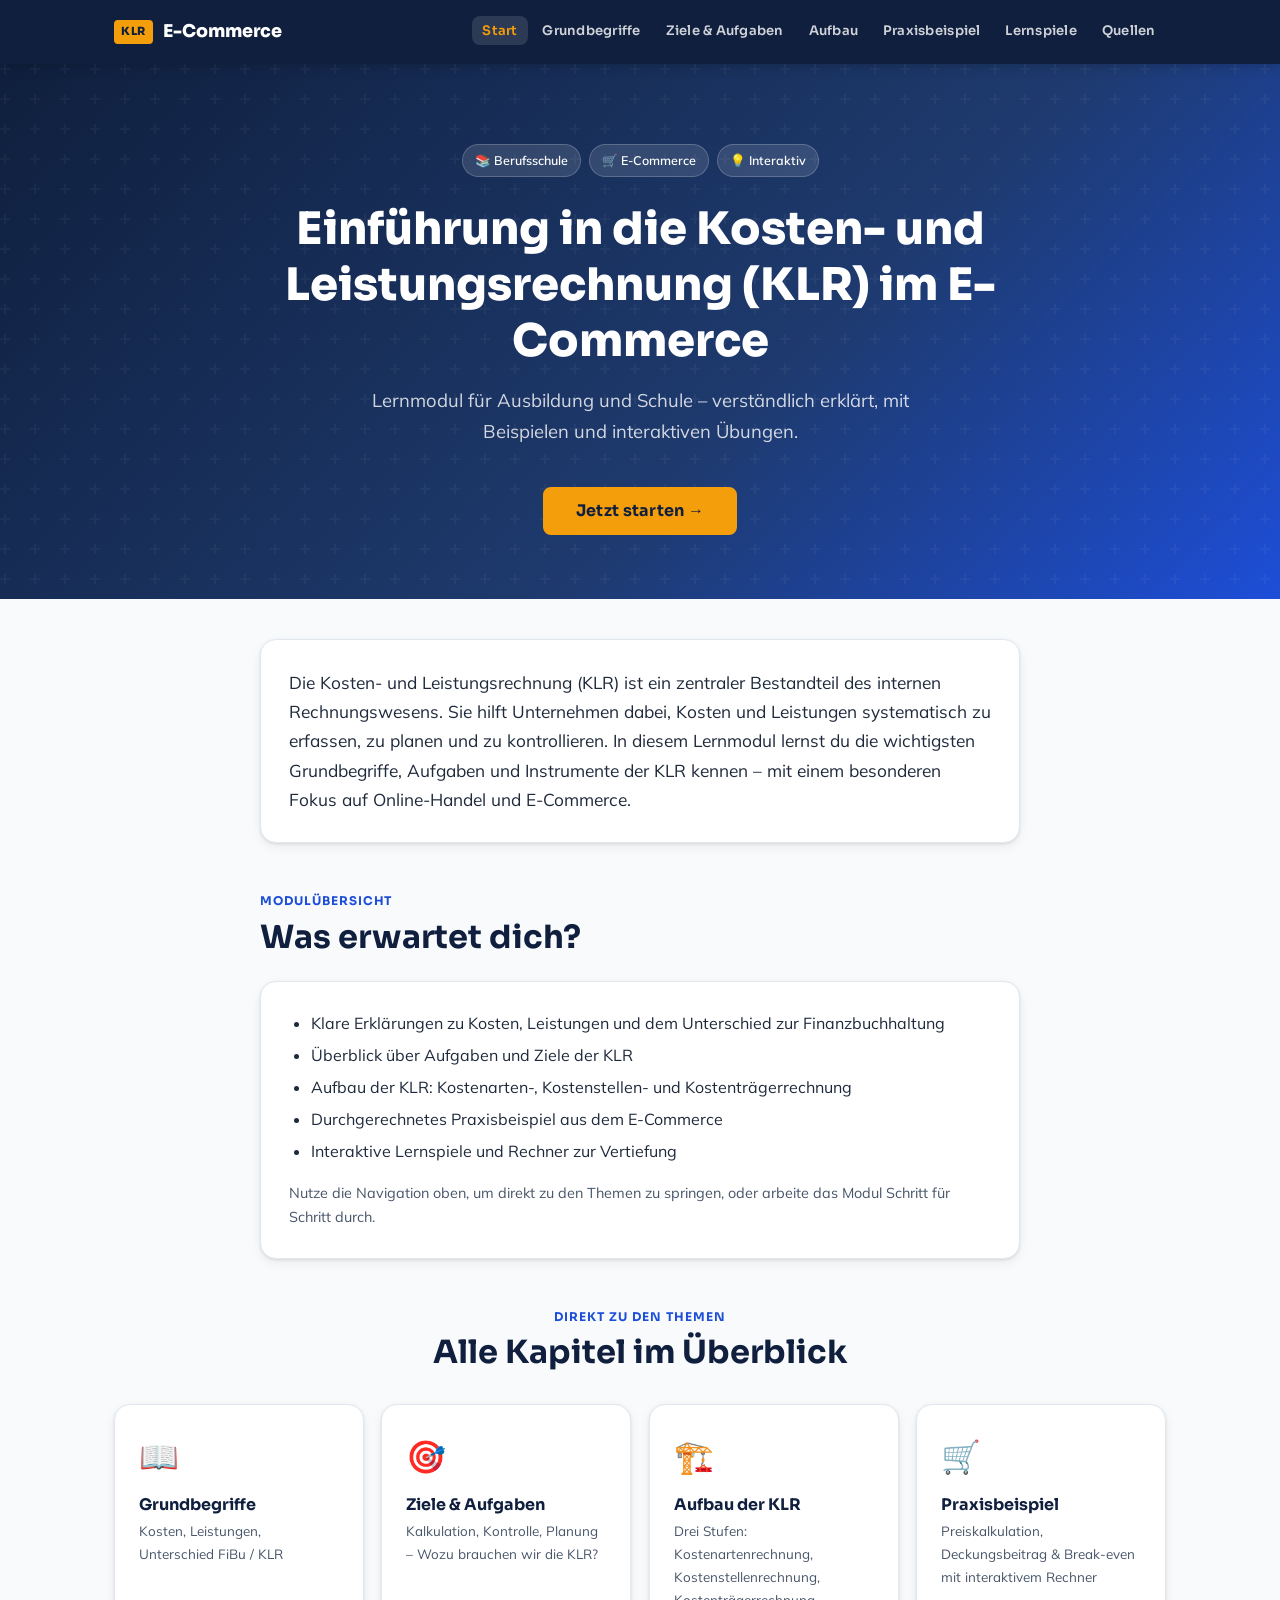
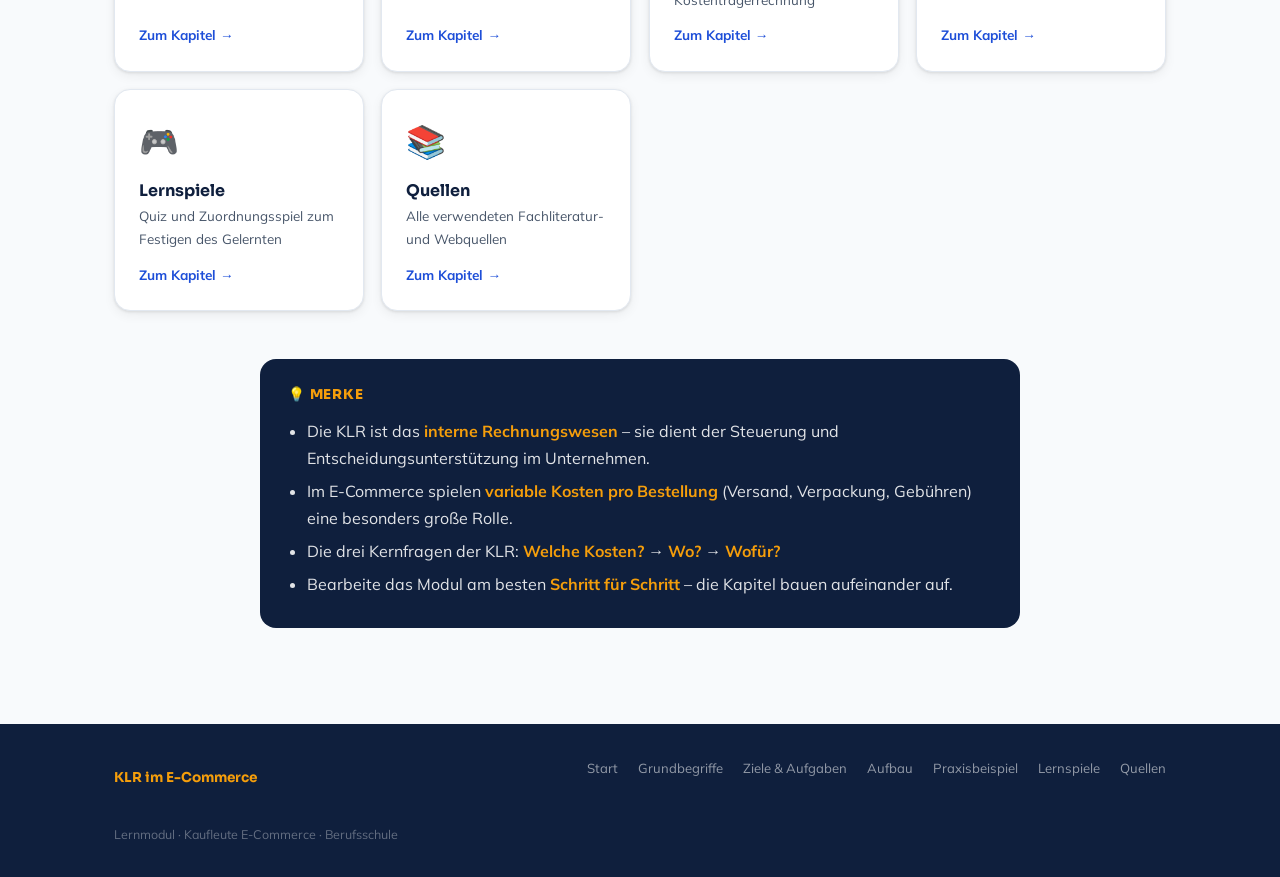
==== index.html @ 9a795ee5 "Add files via upload" ====
<!DOCTYPE html>
<html lang="de">
<head>
  <meta charset="UTF-8">
  <meta name="viewport" content="width=device-width, initial-scale=1.0">
  <title>KLR im E-Commerce – Lernmodul</title>
  <meta name="description" content="Einführung in die Kosten- und Leistungsrechnung (KLR) im E-Commerce – für Berufsschülerinnen und -schüler.">
  <link rel="stylesheet" href="style.css">
</head>
<body>

  <!-- ===== HEADER / NAVIGATION ===== -->
  <header class="site-header">
    <div class="header-inner">
      <a class="site-logo" href="index.html">
        <span class="logo-badge">KLR</span>
        E-Commerce
      </a>
      <button class="nav-toggle" aria-label="Navigation öffnen" aria-expanded="false">
        <span></span><span></span><span></span>
      </button>
      <nav class="site-nav" aria-label="Hauptnavigation">
        <ul>
          <li><a href="index.html">Start</a></li>
          <li><a href="grundlagen.html">Grundbegriffe</a></li>
          <li><a href="ziele_aufgaben.html">Ziele &amp; Aufgaben</a></li>
          <li><a href="aufbau.html">Aufbau</a></li>
          <li><a href="praxis_beispiel.html">Praxisbeispiel</a></li>
          <li><a href="lernspiele.html">Lernspiele</a></li>
          <li><a href="quellen.html">Quellen</a></li>
        </ul>
      </nav>
    </div>
  </header>

  <!-- ===== HERO ===== -->
  <section class="home-hero">
    <div class="container">
      <div class="hero-badges">
        <span class="badge">📚 Berufsschule</span>
        <span class="badge">🛒 E-Commerce</span>
        <span class="badge">💡 Interaktiv</span>
      </div>
      <h1>Einführung in die Kosten- und Leistungsrechnung (KLR) im E-Commerce</h1>
      <p class="subtitle">Lernmodul für Ausbildung und Schule – verständlich erklärt, mit Beispielen und interaktiven Übungen.</p>
      <a class="btn btn-amber btn-lg" href="grundlagen.html">Jetzt starten →</a>
    </div>
  </section>

  <!-- ===== HAUPTINHALT ===== -->
  <main>
    <div class="container">

      <!-- Einführungsabschnitt -->
      <section class="section" style="max-width:760px; margin-left:auto; margin-right:auto;">
        <div class="card">
          <p style="font-size:1.08rem;">
            Die Kosten- und Leistungsrechnung (KLR) ist ein zentraler Bestandteil des internen Rechnungswesens.
            Sie hilft Unternehmen dabei, Kosten und Leistungen systematisch zu erfassen, zu planen und zu kontrollieren.
            In diesem Lernmodul lernst du die wichtigsten Grundbegriffe, Aufgaben und Instrumente der KLR kennen –
            mit einem besonderen Fokus auf Online-Handel und E-Commerce.
          </p>
        </div>
      </section>

      <!-- Was erwartet dich? -->
      <section class="section" style="max-width:760px; margin-left:auto; margin-right:auto;">
        <div class="section-title-wrap">
          <div class="section-label">Modulübersicht</div>
          <h2>Was erwartet dich?</h2>
        </div>
        <div class="card">
          <ul>
            <li>Klare Erklärungen zu Kosten, Leistungen und dem Unterschied zur Finanzbuchhaltung</li>
            <li>Überblick über Aufgaben und Ziele der KLR</li>
            <li>Aufbau der KLR: Kostenarten-, Kostenstellen- und Kostenträgerrechnung</li>
            <li>Durchgerechnetes Praxisbeispiel aus dem E-Commerce</li>
            <li>Interaktive Lernspiele und Rechner zur Vertiefung</li>
          </ul>
          <p style="margin-top:1rem; color:var(--text-light); font-size:.9rem;">
            Nutze die Navigation oben, um direkt zu den Themen zu springen, oder arbeite das Modul Schritt für Schritt durch.
          </p>
        </div>
      </section>

      <!-- Navigations-Karten -->
      <section class="section">
        <div class="section-title-wrap" style="text-align:center;">
          <div class="section-label">Direkt zu den Themen</div>
          <h2>Alle Kapitel im Überblick</h2>
        </div>
        <div class="nav-cards">
          <a class="nav-card" href="grundlagen.html">
            <span class="nav-card-icon">📖</span>
            <h3>Grundbegriffe</h3>
            <p>Kosten, Leistungen, Unterschied FiBu / KLR</p>
            <div class="nav-card-arrow">Zum Kapitel →</div>
          </a>
          <a class="nav-card" href="ziele_aufgaben.html">
            <span class="nav-card-icon">🎯</span>
            <h3>Ziele &amp; Aufgaben</h3>
            <p>Kalkulation, Kontrolle, Planung – Wozu brauchen wir die KLR?</p>
            <div class="nav-card-arrow">Zum Kapitel →</div>
          </a>
          <a class="nav-card" href="aufbau.html">
            <span class="nav-card-icon">🏗️</span>
            <h3>Aufbau der KLR</h3>
            <p>Drei Stufen: Kostenartenrechnung, Kostenstellenrechnung, Kostenträgerrechnung</p>
            <div class="nav-card-arrow">Zum Kapitel →</div>
          </a>
          <a class="nav-card" href="praxis_beispiel.html">
            <span class="nav-card-icon">🛒</span>
            <h3>Praxisbeispiel</h3>
            <p>Preiskalkulation, Deckungsbeitrag &amp; Break-even mit interaktivem Rechner</p>
            <div class="nav-card-arrow">Zum Kapitel →</div>
          </a>
          <a class="nav-card" href="lernspiele.html">
            <span class="nav-card-icon">🎮</span>
            <h3>Lernspiele</h3>
            <p>Quiz und Zuordnungsspiel zum Festigen des Gelernten</p>
            <div class="nav-card-arrow">Zum Kapitel →</div>
          </a>
          <a class="nav-card" href="quellen.html">
            <span class="nav-card-icon">📚</span>
            <h3>Quellen</h3>
            <p>Alle verwendeten Fachliteratur- und Webquellen</p>
            <div class="nav-card-arrow">Zum Kapitel →</div>
          </a>
        </div>
      </section>

      <!-- Merke-Box -->
      <div style="max-width:760px; margin:0 auto;">
        <div class="merke-box">
          <ul>
            <li>Die KLR ist das <strong>interne Rechnungswesen</strong> – sie dient der Steuerung und Entscheidungsunterstützung im Unternehmen.</li>
            <li>Im E-Commerce spielen <strong>variable Kosten pro Bestellung</strong> (Versand, Verpackung, Gebühren) eine besonders große Rolle.</li>
            <li>Die drei Kernfragen der KLR: <strong>Welche Kosten?</strong> → <strong>Wo?</strong> → <strong>Wofür?</strong></li>
            <li>Bearbeite das Modul am besten <strong>Schritt für Schritt</strong> – die Kapitel bauen aufeinander auf.</li>
          </ul>
        </div>
      </div>

    </div>
  </main>

  <!-- ===== FOOTER ===== -->
  <footer class="site-footer">
    <div class="footer-inner">
      <span class="footer-brand">KLR im E-Commerce</span>
      <ul class="footer-nav">
        <li><a href="index.html">Start</a></li>
        <li><a href="grundlagen.html">Grundbegriffe</a></li>
        <li><a href="ziele_aufgaben.html">Ziele &amp; Aufgaben</a></li>
        <li><a href="aufbau.html">Aufbau</a></li>
        <li><a href="praxis_beispiel.html">Praxisbeispiel</a></li>
        <li><a href="lernspiele.html">Lernspiele</a></li>
        <li><a href="quellen.html">Quellen</a></li>
      </ul>
      <span class="footer-copy">Lernmodul · Kaufleute E-Commerce · Berufsschule</span>
    </div>
  </footer>

  <script src="script.js"></script>
</body>
</html>
---- style.css ----
/* ============================================================
   KLR-Lernwebsite – Gemeinsames Stylesheet
   Design: Clean Editorial, Blau/Amber-Akzente
   ============================================================ */

/* ---- Google Fonts Import ---- */
@import url('https://fonts.googleapis.com/css2?family=Sora:wght@300;400;600;700;800&family=Mulish:ital,wght@0,300;0,400;0,600;0,700;1,400&display=swap');

/* ---- CSS-Variablen ---- */
:root {
  --navy:       #0f1f3d;
  --blue:       #1d4ed8;
  --blue-light: #3b82f6;
  --blue-xlight:#dbeafe;
  --amber:      #f59e0b;
  --amber-dark: #d97706;
  --amber-light:#fef3c7;
  --white:      #ffffff;
  --gray-50:    #f8fafc;
  --gray-100:   #f1f5f9;
  --gray-200:   #e2e8f0;
  --gray-400:   #94a3b8;
  --gray-600:   #475569;
  --gray-800:   #1e293b;
  --text:       #1e293b;
  --text-light: #475569;
  --success:    #16a34a;
  --error:      #dc2626;
  --radius:     0.5rem;
  --radius-lg:  1rem;
  --shadow:     0 1px 3px rgba(0,0,0,.1), 0 4px 12px rgba(0,0,0,.06);
  --shadow-lg:  0 8px 32px rgba(15,31,61,.12);
  --transition: 0.2s ease;
  --font-head:  'Sora', sans-serif;
  --font-body:  'Mulish', sans-serif;
  --max-width:  1100px;
}

/* ---- Reset & Base ---- */
*, *::before, *::after { box-sizing: border-box; margin: 0; padding: 0; }

html { scroll-behavior: smooth; }

body {
  font-family: var(--font-body);
  font-size: 1rem;
  line-height: 1.7;
  color: var(--text);
  background: var(--gray-50);
  min-height: 100vh;
  display: flex;
  flex-direction: column;
}

img { max-width: 100%; display: block; }
a { color: var(--blue); text-decoration: none; transition: color var(--transition); }
a:hover { color: var(--blue-light); }
a:focus-visible { outline: 3px solid var(--amber); outline-offset: 3px; border-radius: 2px; }

/* ---- Typography ---- */
h1, h2, h3, h4 {
  font-family: var(--font-head);
  font-weight: 700;
  line-height: 1.25;
  color: var(--navy);
}
h1 { font-size: clamp(1.8rem, 4vw, 2.8rem); font-weight: 800; }
h2 { font-size: clamp(1.4rem, 3vw, 2rem); margin-bottom: 0.75rem; }
h3 { font-size: clamp(1.1rem, 2vw, 1.35rem); margin-bottom: 0.5rem; color: var(--blue); }
h4 { font-size: 1rem; font-weight: 600; }

p { margin-bottom: 1rem; }
p:last-child { margin-bottom: 0; }

ul, ol { padding-left: 1.4rem; margin-bottom: 1rem; }
li { margin-bottom: 0.3rem; }

strong { font-weight: 700; }

/* ---- Layout ---- */
.container {
  width: 100%;
  max-width: var(--max-width);
  margin: 0 auto;
  padding: 0 1.5rem;
}

main {
  flex: 1;
  padding: 2.5rem 0 4rem;
}

/* ---- Header / Navigation ---- */
.site-header {
  background: var(--navy);
  position: sticky;
  top: 0;
  z-index: 100;
  box-shadow: 0 2px 12px rgba(0,0,0,.2);
}

.header-inner {
  display: flex;
  align-items: center;
  justify-content: space-between;
  gap: 1rem;
  padding: 0 1.5rem;
  height: 64px;
  max-width: var(--max-width);
  margin: 0 auto;
}

.site-logo {
  display: flex;
  align-items: center;
  gap: 0.6rem;
  color: var(--white);
  font-family: var(--font-head);
  font-weight: 800;
  font-size: 1.1rem;
  text-decoration: none;
  white-space: nowrap;
  flex-shrink: 0;
}
.site-logo:hover { color: var(--amber); }

.logo-badge {
  background: var(--amber);
  color: var(--navy);
  font-size: 0.7rem;
  font-weight: 800;
  padding: 0.15rem 0.45rem;
  border-radius: 4px;
  letter-spacing: .05em;
  text-transform: uppercase;
}

/* Hamburger */
.nav-toggle {
  display: none;
  flex-direction: column;
  gap: 5px;
  background: none;
  border: none;
  cursor: pointer;
  padding: 6px;
  border-radius: 4px;
}
.nav-toggle span {
  display: block;
  width: 24px;
  height: 2px;
  background: var(--white);
  border-radius: 2px;
  transition: transform 0.3s, opacity 0.3s;
}
.nav-toggle[aria-expanded="true"] span:nth-child(1) { transform: rotate(45deg) translate(5px, 5px); }
.nav-toggle[aria-expanded="true"] span:nth-child(2) { opacity: 0; }
.nav-toggle[aria-expanded="true"] span:nth-child(3) { transform: rotate(-45deg) translate(5px, -5px); }

.site-nav ul {
  display: flex;
  gap: 0.25rem;
  list-style: none;
  padding: 0;
  margin: 0;
  align-items: center;
}

.site-nav a {
  color: rgba(255,255,255,.8);
  font-family: var(--font-head);
  font-size: 0.82rem;
  font-weight: 600;
  letter-spacing: .02em;
  padding: 0.4rem 0.65rem;
  border-radius: var(--radius);
  transition: background var(--transition), color var(--transition);
  white-space: nowrap;
}
.site-nav a:hover,
.site-nav a.active {
  background: rgba(255,255,255,.12);
  color: var(--white);
}
.site-nav a.active { color: var(--amber); }

/* ---- Breadcrumb ---- */
.breadcrumb {
  background: var(--gray-100);
  border-bottom: 1px solid var(--gray-200);
  padding: 0.5rem 0;
  font-size: 0.82rem;
  color: var(--text-light);
}
.breadcrumb .container { display: flex; gap: 0.5rem; align-items: center; }
.breadcrumb a { color: var(--text-light); }
.breadcrumb a:hover { color: var(--blue); }
.breadcrumb-sep { color: var(--gray-400); }

/* ---- Page Hero ---- */
.page-hero {
  background: linear-gradient(135deg, var(--navy) 0%, #1e3a6e 100%);
  color: var(--white);
  padding: 3rem 0 2.5rem;
  margin-bottom: 0;
  position: relative;
  overflow: hidden;
}
.page-hero::before {
  content: '';
  position: absolute;
  inset: 0;
  background: url("data:image/svg+xml,%3Csvg width='60' height='60' viewBox='0 0 60 60' xmlns='http://www.w3.org/2000/svg'%3E%3Cg fill='none' fill-rule='evenodd'%3E%3Cg fill='%23ffffff' fill-opacity='0.03'%3E%3Cpath d='M36 34v-4h-2v4h-4v2h4v4h2v-4h4v-2h-4zm0-30V0h-2v4h-4v2h4v4h2V6h4V4h-4zM6 34v-4H4v4H0v2h4v4h2v-4h4v-2H6zM6 4V0H4v4H0v2h4v4h2V6h4V4H6z'/%3E%3C/g%3E%3C/g%3E%3C/svg%3E");
}
.page-hero .container { position: relative; }
.page-hero h1 { color: var(--white); margin-bottom: 0.5rem; }
.page-hero p { color: rgba(255,255,255,.75); font-size: 1.05rem; max-width: 640px; }
.hero-tag {
  display: inline-block;
  background: var(--amber);
  color: var(--navy);
  font-family: var(--font-head);
  font-size: 0.72rem;
  font-weight: 800;
  letter-spacing: .08em;
  text-transform: uppercase;
  padding: 0.25rem 0.7rem;
  border-radius: 20px;
  margin-bottom: 0.8rem;
}

/* ---- Card ---- */
.card {
  background: var(--white);
  border-radius: var(--radius-lg);
  box-shadow: var(--shadow);
  padding: 1.75rem;
  margin-bottom: 1.5rem;
  border: 1px solid var(--gray-200);
  transition: box-shadow var(--transition);
}
.card:hover { box-shadow: var(--shadow-lg); }
.card-blue {
  background: var(--blue-xlight);
  border-color: #bfdbfe;
}
.card-amber {
  background: var(--amber-light);
  border-color: #fde68a;
}

/* ---- Merke-Box ---- */
.merke-box {
  background: var(--navy);
  color: var(--white);
  border-radius: var(--radius-lg);
  padding: 1.5rem 1.75rem;
  margin: 2rem 0;
  position: relative;
}
.merke-box::before {
  content: '💡 Merke';
  display: block;
  font-family: var(--font-head);
  font-weight: 800;
  font-size: 0.85rem;
  letter-spacing: .06em;
  text-transform: uppercase;
  color: var(--amber);
  margin-bottom: 0.75rem;
}
.merke-box ul { padding-left: 1.2rem; margin: 0; }
.merke-box li { color: rgba(255,255,255,.88); margin-bottom: 0.35rem; }
.merke-box strong { color: var(--amber); }

/* ---- Tables ---- */
.table-wrap { overflow-x: auto; margin: 1.25rem 0; border-radius: var(--radius-lg); box-shadow: var(--shadow); }
table {
  width: 100%;
  border-collapse: collapse;
  background: var(--white);
  font-size: 0.92rem;
}
thead th {
  background: var(--navy);
  color: var(--white);
  font-family: var(--font-head);
  font-weight: 700;
  font-size: 0.82rem;
  letter-spacing: .04em;
  text-transform: uppercase;
  padding: 0.85rem 1.1rem;
  text-align: left;
}
tbody tr:nth-child(even) { background: var(--gray-50); }
tbody tr:hover { background: var(--blue-xlight); }
td { padding: 0.75rem 1.1rem; border-bottom: 1px solid var(--gray-200); vertical-align: top; }
tr:last-child td { border-bottom: none; }

/* ---- Buttons ---- */
.btn {
  display: inline-flex;
  align-items: center;
  gap: 0.4rem;
  font-family: var(--font-head);
  font-weight: 700;
  font-size: 0.9rem;
  letter-spacing: .02em;
  padding: 0.65rem 1.4rem;
  border-radius: var(--radius);
  border: 2px solid transparent;
  cursor: pointer;
  transition: all var(--transition);
  text-decoration: none;
  line-height: 1;
}
.btn-primary {
  background: var(--blue);
  color: var(--white);
  border-color: var(--blue);
}
.btn-primary:hover { background: #1a42b8; border-color: #1a42b8; color: var(--white); transform: translateY(-1px); box-shadow: 0 4px 12px rgba(29,78,216,.35); }

.btn-amber {
  background: var(--amber);
  color: var(--navy);
  border-color: var(--amber);
}
.btn-amber:hover { background: var(--amber-dark); border-color: var(--amber-dark); color: var(--navy); transform: translateY(-1px); box-shadow: 0 4px 12px rgba(245,158,11,.35); }

.btn-outline {
  background: transparent;
  color: var(--blue);
  border-color: var(--blue);
}
.btn-outline:hover { background: var(--blue); color: var(--white); transform: translateY(-1px); }

.btn-sm { padding: 0.4rem 0.9rem; font-size: 0.82rem; }
.btn-lg { padding: 0.85rem 1.9rem; font-size: 1rem; }

/* ---- Grid helpers ---- */
.grid-2 { display: grid; grid-template-columns: 1fr 1fr; gap: 1.25rem; }
.grid-3 { display: grid; grid-template-columns: repeat(3, 1fr); gap: 1.25rem; }

/* ---- Steps / Process boxes ---- */
.step-grid { display: grid; grid-template-columns: repeat(auto-fit, minmax(260px, 1fr)); gap: 1.25rem; margin: 1.5rem 0; }
.step-card {
  background: var(--white);
  border: 1px solid var(--gray-200);
  border-radius: var(--radius-lg);
  padding: 1.5rem;
  box-shadow: var(--shadow);
  position: relative;
  overflow: hidden;
}
.step-card::before {
  content: '';
  position: absolute;
  top: 0; left: 0; right: 0;
  height: 4px;
  background: var(--blue);
}
.step-card.amber::before { background: var(--amber); }
.step-card.navy::before { background: var(--navy); }

.step-icon {
  font-size: 2rem;
  margin-bottom: 0.75rem;
  display: block;
}
.step-number {
  display: inline-flex;
  align-items: center;
  justify-content: center;
  width: 2rem;
  height: 2rem;
  background: var(--navy);
  color: var(--white);
  font-family: var(--font-head);
  font-weight: 800;
  font-size: 0.85rem;
  border-radius: 50%;
  margin-bottom: 0.75rem;
}

/* ---- Form Elements (Rechner) ---- */
.form-group { margin-bottom: 1.1rem; }
.form-group label {
  display: block;
  font-family: var(--font-head);
  font-weight: 600;
  font-size: 0.88rem;
  margin-bottom: 0.35rem;
  color: var(--gray-800);
}
.form-group input[type="number"] {
  width: 100%;
  padding: 0.65rem 1rem;
  border: 2px solid var(--gray-200);
  border-radius: var(--radius);
  font-family: var(--font-body);
  font-size: 1rem;
  color: var(--text);
  background: var(--white);
  transition: border-color var(--transition);
  -moz-appearance: textfield;
}
.form-group input[type="number"]:focus {
  outline: none;
  border-color: var(--blue);
  box-shadow: 0 0 0 3px rgba(29,78,216,.12);
}
.form-group input[type="number"]::-webkit-inner-spin-button { display: none; }

.result-box {
  background: var(--navy);
  color: var(--white);
  border-radius: var(--radius-lg);
  padding: 1.5rem 1.75rem;
  margin-top: 1.25rem;
}
.result-box h3 { color: var(--amber); font-size: 1rem; margin-bottom: 1rem; }
.result-row {
  display: flex;
  justify-content: space-between;
  align-items: center;
  padding: 0.55rem 0;
  border-bottom: 1px solid rgba(255,255,255,.1);
  font-size: 0.95rem;
}
.result-row:last-child { border-bottom: none; }
.result-label { color: rgba(255,255,255,.75); }
.result-value {
  font-family: var(--font-head);
  font-weight: 700;
  font-size: 1.05rem;
  color: var(--amber);
}

/* ---- Quiz & Spiele ---- */
.quiz-container { max-width: 760px; }
.question-card {
  background: var(--white);
  border: 1px solid var(--gray-200);
  border-radius: var(--radius-lg);
  padding: 1.75rem;
  margin-bottom: 1.25rem;
  box-shadow: var(--shadow);
  animation: fadeUp .3s ease;
}
@keyframes fadeUp {
  from { opacity: 0; transform: translateY(10px); }
  to   { opacity: 1; transform: translateY(0); }
}

.question-number {
  font-family: var(--font-head);
  font-size: 0.78rem;
  font-weight: 700;
  text-transform: uppercase;
  letter-spacing: .06em;
  color: var(--blue);
  margin-bottom: 0.5rem;
}
.question-text {
  font-size: 1.02rem;
  font-weight: 600;
  margin-bottom: 1.1rem;
  color: var(--navy);
}

.answer-options { display: flex; flex-direction: column; gap: 0.6rem; }
.answer-btn {
  display: block;
  width: 100%;
  text-align: left;
  background: var(--gray-50);
  border: 2px solid var(--gray-200);
  border-radius: var(--radius);
  padding: 0.7rem 1rem;
  font-family: var(--font-body);
  font-size: 0.92rem;
  cursor: pointer;
  transition: all var(--transition);
  color: var(--text);
}
.answer-btn:hover:not(:disabled) { background: var(--blue-xlight); border-color: var(--blue-light); }
.answer-btn.correct { background: #dcfce7; border-color: var(--success); color: var(--success); font-weight: 700; }
.answer-btn.wrong   { background: #fee2e2; border-color: var(--error); color: var(--error); }
.answer-btn:disabled { cursor: not-allowed; opacity: .9; }

.feedback-text {
  margin-top: 0.75rem;
  padding: 0.6rem 0.9rem;
  border-radius: var(--radius);
  font-size: 0.9rem;
  font-weight: 600;
}
.feedback-text.correct { background: #dcfce7; color: var(--success); }
.feedback-text.wrong   { background: #fee2e2; color: var(--error); }

.quiz-progress {
  display: flex;
  gap: 0.5rem;
  margin-bottom: 1.5rem;
  flex-wrap: wrap;
}
.progress-dot {
  width: 10px; height: 10px;
  border-radius: 50%;
  background: var(--gray-200);
  transition: background var(--transition);
}
.progress-dot.done-correct { background: var(--success); }
.progress-dot.done-wrong   { background: var(--error); }
.progress-dot.active { background: var(--blue); box-shadow: 0 0 0 3px rgba(29,78,216,.25); }

.score-card {
  background: linear-gradient(135deg, var(--navy), #1e3a6e);
  color: var(--white);
  border-radius: var(--radius-lg);
  padding: 2.5rem;
  text-align: center;
  margin-top: 1.5rem;
}
.score-number {
  font-family: var(--font-head);
  font-size: 4rem;
  font-weight: 800;
  color: var(--amber);
  line-height: 1;
  margin: 0.5rem 0;
}
.score-card p { color: rgba(255,255,255,.8); margin: 0.5rem 0 0; }

/* ---- Zuordnungsspiel ---- */
.matching-item {
  display: flex;
  align-items: flex-start;
  gap: 1rem;
  background: var(--white);
  border: 2px solid var(--gray-200);
  border-radius: var(--radius);
  padding: 0.85rem 1rem;
  margin-bottom: 0.75rem;
  transition: border-color var(--transition);
}
.matching-item.correct-match { border-color: var(--success); background: #f0fdf4; }
.matching-item.wrong-match   { border-color: var(--error);   background: #fef2f2; }
.matching-definition { flex: 1; font-size: 0.9rem; color: var(--text-light); }
.matching-select {
  padding: 0.45rem 0.8rem;
  border: 2px solid var(--gray-200);
  border-radius: var(--radius);
  font-family: var(--font-body);
  font-size: 0.88rem;
  cursor: pointer;
  background: var(--white);
  color: var(--text);
  min-width: 200px;
  transition: border-color var(--transition);
}
.matching-select:focus { outline: none; border-color: var(--blue); }

/* ---- Formel-Box ---- */
.formula-box {
  background: var(--gray-100);
  border-left: 4px solid var(--blue);
  border-radius: 0 var(--radius) var(--radius) 0;
  padding: 1rem 1.25rem;
  margin: 0.75rem 0;
  font-family: 'Courier New', monospace;
  font-size: 0.92rem;
  color: var(--navy);
}

/* ---- Navigation Cards (Startseite) ---- */
.nav-cards { display: grid; grid-template-columns: repeat(auto-fit, minmax(220px, 1fr)); gap: 1.1rem; margin: 2rem 0; }
.nav-card {
  display: flex;
  flex-direction: column;
  background: var(--white);
  border: 1px solid var(--gray-200);
  border-radius: var(--radius-lg);
  padding: 1.5rem;
  box-shadow: var(--shadow);
  transition: all var(--transition);
  cursor: pointer;
  text-decoration: none;
  color: var(--text);
}
.nav-card:hover {
  transform: translateY(-3px);
  box-shadow: var(--shadow-lg);
  border-color: var(--blue);
  color: var(--text);
}
.nav-card-icon { font-size: 2rem; margin-bottom: 0.75rem; }
.nav-card h3 { color: var(--navy); font-size: 1rem; margin-bottom: 0.3rem; }
.nav-card p  { font-size: 0.84rem; color: var(--text-light); margin: 0; }
.nav-card-arrow { margin-top: auto; padding-top: 0.75rem; color: var(--blue); font-weight: 700; font-size: 0.85rem; }

/* ---- Hero Startseite ---- */
.home-hero {
  background: linear-gradient(135deg, var(--navy) 0%, #1e3a6e 60%, #1d4ed8 100%);
  color: var(--white);
  padding: 5rem 0 4rem;
  text-align: center;
  position: relative;
  overflow: hidden;
}
.home-hero::before {
  content: '';
  position: absolute; inset: 0;
  background: url("data:image/svg+xml,%3Csvg width='60' height='60' viewBox='0 0 60 60' xmlns='http://www.w3.org/2000/svg'%3E%3Cg fill='%23ffffff' fill-opacity='0.04'%3E%3Cpath d='M36 34v-4h-2v4h-4v2h4v4h2v-4h4v-2h-4zm0-30V0h-2v4h-4v2h4v4h2V6h4V4h-4zM6 34v-4H4v4H0v2h4v4h2v-4h4v-2H6zM6 4V0H4v4H0v2h4v4h2V6h4V4H6z'/%3E%3C/g%3E%3C/svg%3E");
}
.home-hero .container { position: relative; }
.home-hero h1 { color: var(--white); max-width: 800px; margin: 0 auto 1rem; }
.home-hero .subtitle {
  font-size: 1.15rem;
  color: rgba(255,255,255,.8);
  max-width: 600px;
  margin: 0 auto 2.5rem;
}
.hero-badges { display: flex; gap: 0.5rem; justify-content: center; flex-wrap: wrap; margin-bottom: 1.5rem; }
.badge {
  background: rgba(255,255,255,.12);
  color: var(--white);
  font-size: 0.78rem;
  font-weight: 600;
  padding: 0.3rem 0.75rem;
  border-radius: 20px;
  border: 1px solid rgba(255,255,255,.2);
}

/* ---- Footer ---- */
.site-footer {
  background: var(--navy);
  color: rgba(255,255,255,.65);
  padding: 2rem 0;
  font-size: 0.85rem;
  margin-top: auto;
}
.footer-inner {
  max-width: var(--max-width);
  margin: 0 auto;
  padding: 0 1.5rem;
  display: flex;
  flex-wrap: wrap;
  gap: 1.5rem;
  align-items: center;
  justify-content: space-between;
}
.footer-brand { color: var(--amber); font-family: var(--font-head); font-weight: 700; }
.footer-nav { display: flex; flex-wrap: wrap; gap: 0.5rem 1.25rem; list-style: none; padding: 0; }
.footer-nav a { color: rgba(255,255,255,.55); transition: color var(--transition); font-size: 0.82rem; }
.footer-nav a:hover { color: var(--white); }
.footer-copy { color: rgba(255,255,255,.35); font-size: 0.78rem; }

/* ---- Divider ---- */
.divider { border: none; border-top: 1px solid var(--gray-200); margin: 2rem 0; }

/* ---- Section spacing ---- */
.section { margin-bottom: 3rem; }
.section-title-wrap { margin-bottom: 1.5rem; }
.section-label {
  font-family: var(--font-head);
  font-size: 0.75rem;
  font-weight: 700;
  text-transform: uppercase;
  letter-spacing: .08em;
  color: var(--blue);
  margin-bottom: 0.3rem;
}

/* ---- Info-Banner ---- */
.info-banner {
  background: var(--blue-xlight);
  border: 1px solid #bfdbfe;
  border-radius: var(--radius);
  padding: 1rem 1.25rem;
  margin: 1.25rem 0;
  font-size: 0.9rem;
  color: #1e40af;
}
.info-banner strong { color: #1d4ed8; }

/* ---- Responsive ---- */
@media (max-width: 768px) {
  .nav-toggle { display: flex; }
  .site-nav {
    position: absolute;
    top: 64px;
    left: 0; right: 0;
    background: var(--navy);
    border-top: 1px solid rgba(255,255,255,.1);
    padding: 1rem 1.5rem 1.25rem;
    display: none;
    z-index: 99;
  }
  .site-nav.open { display: block; }
  .site-nav ul { flex-direction: column; gap: 0.1rem; }
  .site-nav a { padding: 0.6rem 0.75rem; font-size: 0.9rem; }

  .grid-2, .grid-3 { grid-template-columns: 1fr; }
  .matching-item { flex-direction: column; }
  .matching-select { min-width: 100%; }

  .home-hero { padding: 3rem 0 2.5rem; }
  main { padding: 1.75rem 0 3rem; }
  .card { padding: 1.25rem; }
}

@media (max-width: 480px) {
  h1 { font-size: 1.6rem; }
  h2 { font-size: 1.25rem; }
  .btn-lg { padding: 0.75rem 1.4rem; }
  .result-row { flex-direction: column; align-items: flex-start; gap: 0.2rem; }
}
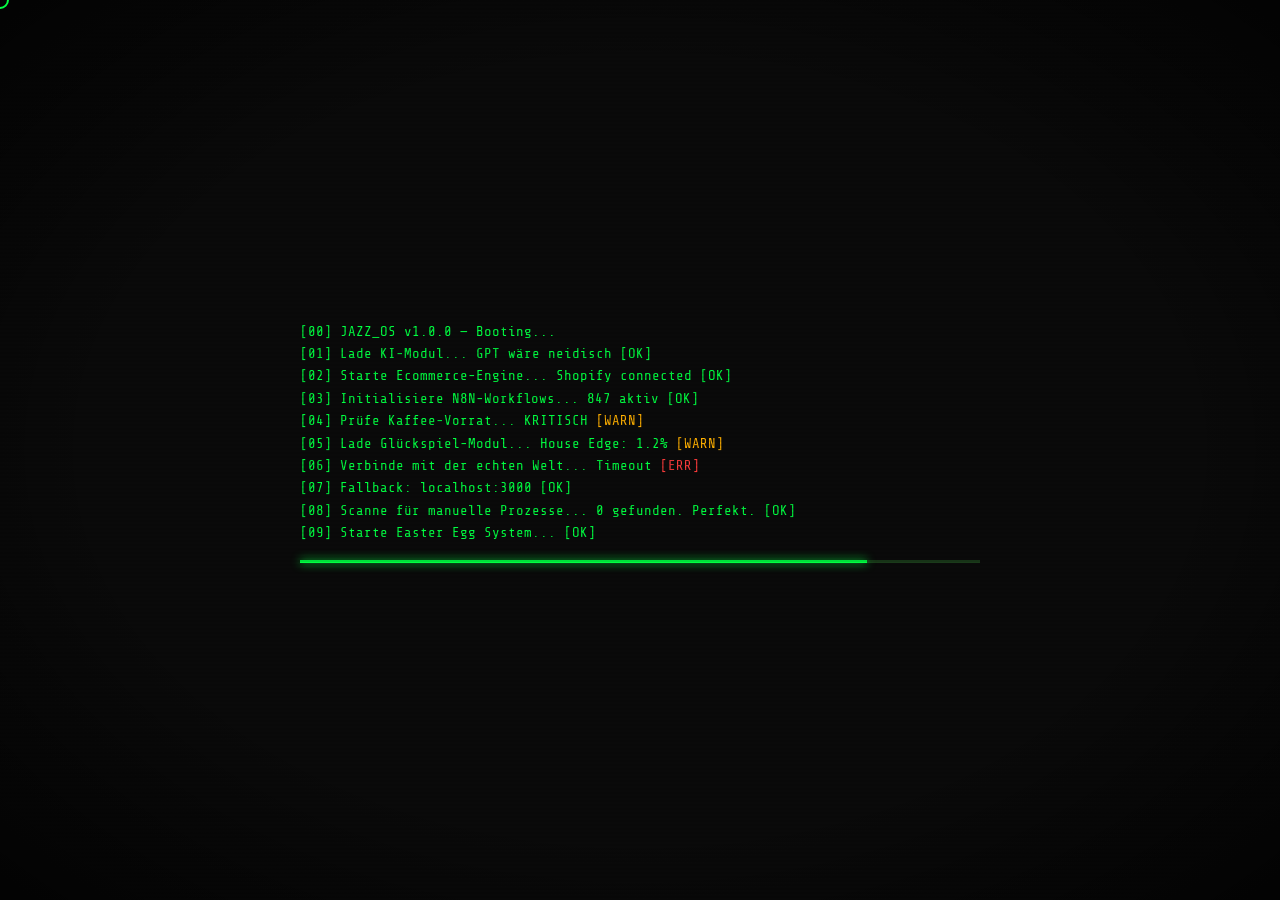
==== commit 501596c3: "Add files via upload" ====
--- a/index.html
+++ b/index.html
@@ -1,166 +1,1143 @@
 <!DOCTYPE html>
 <html lang="de">
 <head>
-  <meta charset="UTF-8">
-  <meta name="viewport" content="width=device-width, initial-scale=1.0">
-  <title>KLR im E-Commerce – Lernmodul</title>
-  <meta name="description" content="Einführung in die Kosten- und Leistungsrechnung (KLR) im E-Commerce – für Berufsschülerinnen und -schüler.">
-  <link rel="stylesheet" href="style.css">
+  <meta charset="UTF-8" />
+  <meta name="viewport" content="width=device-width, initial-scale=1.0" />
+  <title>JAZZ.EXE — System Online</title>
+  <link href="https://fonts.googleapis.com/css2?family=VT323&family=Share+Tech+Mono&display=swap" rel="stylesheet" />
+  <style>
+    :root {
+      --green: #00ff41;
+      --green-dim: #00aa2a;
+      --green-glow: rgba(0,255,65,0.15);
+      --bg: #0a0a0a;
+      --bg2: #0d0d0d;
+      --amber: #ffb000;
+      --red: #ff3c3c;
+      --cyan: #00e5ff;
+      --white: #e8ffe8;
+      --border: #1a3a1a;
+    }
+
+    * { margin: 0; padding: 0; box-sizing: border-box; }
+    html { scroll-behavior: smooth; }
+
+    body {
+      background: var(--bg);
+      color: var(--green);
+      font-family: 'Share Tech Mono', monospace;
+      font-size: 14px;
+      line-height: 1.6;
+      overflow-x: hidden;
+    }
+
+    /* Desktop only cursor */
+    @media (hover: hover) {
+      body { cursor: none; }
+      #cursor {
+        width: 18px; height: 18px;
+        border: 2px solid var(--green);
+        border-radius: 50%;
+        position: fixed;
+        pointer-events: none;
+        z-index: 9999;
+        transform: translate(-50%,-50%);
+        transition: transform 0.08s, background 0.1s;
+        mix-blend-mode: screen;
+      }
+      #cursor.click { background: var(--green); transform: translate(-50%,-50%) scale(1.5); }
+    }
+    @media (hover: none) { #cursor { display: none; } }
+
+    /* ── SCANLINES ── */
+    body::before {
+      content: '';
+      position: fixed; inset: 0;
+      background: repeating-linear-gradient(0deg, transparent, transparent 2px, rgba(0,0,0,0.12) 2px, rgba(0,0,0,0.12) 4px);
+      pointer-events: none;
+      z-index: 9000;
+      animation: flicker 8s infinite;
+    }
+    @keyframes flicker {
+      0%,100%{opacity:1} 92%{opacity:1} 93%{opacity:0.85} 94%{opacity:1} 96%{opacity:0.9} 97%{opacity:1}
+    }
+    body::after {
+      content: '';
+      position: fixed; inset: 0;
+      background: radial-gradient(ellipse at center, transparent 60%, rgba(0,0,0,0.75) 100%);
+      pointer-events: none;
+      z-index: 8999;
+    }
+
+    /* ── BOOT SCREEN ── */
+    #boot {
+      position: fixed; inset: 0;
+      background: var(--bg);
+      z-index: 8000;
+      display: flex;
+      flex-direction: column;
+      justify-content: center;
+      align-items: center;
+      padding: 24px;
+      transition: opacity 0.8s;
+    }
+    #boot.hidden { opacity: 0; pointer-events: none; }
+    .boot-lines { max-width: 680px; width: 100%; overflow: hidden; }
+    .boot-line {
+      opacity: 0;
+      animation: fadeIn 0.01s forwards;
+      white-space: nowrap;
+      overflow: hidden;
+      text-overflow: ellipsis;
+      font-size: clamp(11px, 2.5vw, 14px);
+    }
+    .boot-line.ok::after  { content: ' [OK]';   color: var(--green); }
+    .boot-line.err::after { content: ' [ERR]';  color: var(--red); }
+    .boot-line.warn::after{ content: ' [WARN]'; color: var(--amber); }
+    @keyframes fadeIn { to { opacity: 1; } }
+    #progress-bar  { width: 100%; height: 3px; background: var(--border); margin: 16px 0; max-width: 680px; }
+    #progress-fill { height: 100%; background: var(--green); width: 0%; transition: width 0.1s; box-shadow: 0 0 10px var(--green); }
+
+    /* ── APP ── */
+    #app { display: none; }
+    #app.visible { display: block; }
+
+    /* ── TOPBAR ── */
+    #topbar {
+      position: fixed; top: 0; left: 0; right: 0;
+      height: 40px;
+      background: var(--bg2);
+      border-bottom: 1px solid var(--border);
+      display: flex;
+      align-items: center;
+      justify-content: space-between;
+      padding: 0 14px;
+      z-index: 7000;
+      font-family: 'VT323', monospace;
+      font-size: 17px;
+      gap: 8px;
+    }
+    #topbar .nav-links { display: flex; gap: 14px; flex-wrap: nowrap; overflow-x: auto; }
+    #topbar .nav-links::-webkit-scrollbar { display: none; }
+    #topbar .nav-links span {
+      opacity: 0.6; cursor: pointer;
+      transition: opacity 0.2s, color 0.2s;
+      white-space: nowrap;
+    }
+    #topbar .nav-links span:hover { opacity: 1; color: var(--amber); }
+    #topbar .clock { color: var(--green-dim); font-size: 15px; white-space: nowrap; flex-shrink: 0; }
+
+    /* ── MAIN ── */
+    #main {
+      margin-top: 40px;
+      padding: 16px;
+      max-width: 1100px;
+      margin-left: auto;
+      margin-right: auto;
+    }
+
+    /* ── TERMINAL WINDOW ── */
+    .terminal-window {
+      border: 1px solid var(--border);
+      background: rgba(0,255,65,0.02);
+      margin-bottom: 18px;
+      position: relative;
+      box-shadow: 0 0 30px rgba(0,255,65,0.04), inset 0 0 30px rgba(0,0,0,0.4);
+    }
+    .terminal-window::before {
+      content: '';
+      position: absolute; inset: 0;
+      background: linear-gradient(135deg, rgba(0,255,65,0.02) 0%, transparent 50%);
+      pointer-events: none;
+    }
+    .win-titlebar {
+      background: var(--border);
+      padding: 6px 12px;
+      display: flex;
+      align-items: center;
+      gap: 8px;
+      border-bottom: 1px solid rgba(0,255,65,0.1);
+      overflow: hidden;
+    }
+    .win-dot { width: 9px; height: 9px; border-radius: 50%; flex-shrink: 0; }
+    .win-dot.red   { background: var(--red); }
+    .win-dot.amber { background: var(--amber); }
+    .win-dot.green { background: var(--green); }
+    .win-title {
+      font-family: 'VT323', monospace; font-size: 15px; opacity: 0.7;
+      white-space: nowrap; overflow: hidden; text-overflow: ellipsis;
+    }
+    .win-body { padding: 16px; }
+
+    /* ── ASCII HERO ── */
+    .ascii-hero {
+      font-family: 'VT323', monospace;
+      font-size: clamp(7px, 1.7vw, 19px);
+      line-height: 1.1;
+      color: var(--green);
+      text-shadow: 0 0 8px var(--green);
+      white-space: pre;
+      overflow-x: auto;
+      margin-bottom: 16px;
+      cursor: pointer;
+    }
+    .ascii-hero::-webkit-scrollbar { height: 2px; }
+    .ascii-hero::-webkit-scrollbar-thumb { background: var(--border); }
+
+    .typing-line {
+      display: flex; align-items: flex-start; gap: 8px; margin: 5px 0;
+      flex-wrap: wrap;
+    }
+    .prompt { color: var(--green-dim); user-select: none; white-space: nowrap; flex-shrink: 0; }
+    .typing-text { color: var(--white); word-break: break-word; }
+    .typing-text.cursor-blink::after {
+      content: '█'; animation: blink 1s infinite; color: var(--green);
+    }
+    @keyframes blink { 0%,49%{opacity:1} 50%,100%{opacity:0} }
+
+    /* ── SECTION HEADER ── */
+    .section-header {
+      display: flex; align-items: center; gap: 10px;
+      margin-bottom: 14px;
+      font-family: 'VT323', monospace; font-size: 20px;
+    }
+    .section-header::after { content: ''; flex: 1; height: 1px; background: var(--border); }
+    .section-header .num { color: var(--green-dim); font-size: 13px; }
+
+    /* ── STATS GRID ── */
+    .stats-grid {
+      display: grid;
+      grid-template-columns: repeat(3, 1fr);
+      gap: 10px;
+      margin-top: 14px;
+    }
+    @media (max-width: 600px) { .stats-grid { grid-template-columns: repeat(2, 1fr); } }
+    @media (max-width: 380px) { .stats-grid { grid-template-columns: 1fr 1fr; } }
+
+    .stat-box {
+      border: 1px solid var(--border);
+      padding: 10px;
+      transition: border-color 0.3s, box-shadow 0.3s;
+      cursor: default;
+    }
+    .stat-box:hover { border-color: var(--green-dim); box-shadow: 0 0 12px var(--green-glow); }
+    .stat-label { color: var(--green-dim); font-size: 10px; margin-bottom: 4px; }
+    .stat-value { font-family: 'VT323', monospace; font-size: 24px; color: var(--green); }
+    .stat-sub { font-size: 10px; color: var(--green-dim); margin-top: 3px; }
+    .stat-bar { height: 3px; background: var(--border); margin-top: 6px; }
+    .stat-fill { height: 100%; background: var(--green); box-shadow: 0 0 6px var(--green); transition: width 1.5s ease; }
+
+    /* ── ABOUT TEXT ── */
+    .about-text {
+      color: var(--white); font-size: 13px; line-height: 1.8;
+      border-left: 2px solid var(--green-dim); padding-left: 12px;
+      margin-top: 14px;
+    }
+    @media (max-width: 480px) { .about-text { font-size: 12px; } }
+
+    /* ── TAGS ── */
+    .tag-row { display: flex; gap: 6px; flex-wrap: wrap; margin-top: 12px; }
+    .tag { font-size: 10px; padding: 2px 7px; border: 1px solid; }
+    .tag.green { border-color: var(--green); color: var(--green); }
+    .tag.amber { border-color: var(--amber); color: var(--amber); }
+    .tag.cyan  { border-color: var(--cyan);  color: var(--cyan); }
+    .tag.red   { border-color: var(--red);   color: var(--red); }
+
+    /* ── SKILL TREE ── */
+    .skill-tree { display: flex; flex-direction: column; gap: 9px; }
+    .skill-row  { display: flex; align-items: center; gap: 10px; }
+    .skill-name { min-width: 140px; color: var(--white); font-size: 12px; flex-shrink: 0; }
+    @media (max-width: 480px) { .skill-name { min-width: 110px; font-size: 11px; } }
+    .skill-bar-bg { flex: 1; height: 11px; background: var(--border); overflow: hidden; }
+    .skill-bar-fill {
+      height: 100%;
+      background: linear-gradient(90deg, var(--green-dim), var(--green));
+      box-shadow: 0 0 6px var(--green);
+      width: 0%; transition: width 1.5s ease;
+      position: relative;
+    }
+    .skill-bar-fill::after {
+      content: ''; position: absolute; right: 0; top: 0; bottom: 0;
+      width: 3px; background: white; opacity: 0.7;
+    }
+    .skill-pct { min-width: 36px; text-align: right; color: var(--green-dim); font-size: 11px; }
+
+    /* ── PROJECTS GRID ── */
+    .projects-grid {
+      display: grid;
+      grid-template-columns: repeat(auto-fill, minmax(260px, 1fr));
+      gap: 14px;
+    }
+    @media (max-width: 560px) { .projects-grid { grid-template-columns: 1fr; } }
+
+    .project-card {
+      border: 1px solid var(--border);
+      padding: 14px;
+      position: relative; overflow: hidden;
+      transition: all 0.3s; cursor: pointer;
+    }
+    .project-card::before {
+      content: ''; position: absolute; top: -100%; left: 0; right: 0; height: 100%;
+      background: linear-gradient(180deg, transparent, var(--green-glow));
+      transition: top 0.4s;
+    }
+    .project-card:hover { border-color: var(--green); box-shadow: 0 0 18px var(--green-glow); }
+    .project-card:hover::before { top: 0; }
+    .p-tag  { color: var(--green-dim); font-size: 10px; margin-bottom: 5px; }
+    .p-name { font-family: 'VT323', monospace; font-size: 20px; color: var(--amber); margin-bottom: 6px; }
+    .p-desc { color: var(--white); font-size: 12px; line-height: 1.5; opacity: 0.85; }
+    .p-tech { margin-top: 10px; display: flex; gap: 5px; flex-wrap: wrap; }
+    .tech-badge { border: 1px solid var(--green-dim); padding: 2px 6px; font-size: 10px; color: var(--green-dim); }
+
+    /* ── TERMINAL INPUT ── */
+    #terminal-output {
+      min-height: 160px; max-height: 300px;
+      overflow-y: auto; margin-bottom: 10px; font-size: 12px;
+    }
+    #terminal-output::-webkit-scrollbar { width: 3px; }
+    #terminal-output::-webkit-scrollbar-thumb { background: var(--border); }
+    .t-line { margin: 2px 0; word-break: break-word; }
+    .t-line.input   { color: var(--green-dim); }
+    .t-line.output  { color: var(--white); }
+    .t-line.error   { color: var(--red); }
+    .t-line.success { color: var(--green); }
+    .t-line.info    { color: var(--cyan); }
+    .t-line.amber   { color: var(--amber); }
+
+    #input-row {
+      display: flex; align-items: center; gap: 8px;
+      border-top: 1px solid var(--border); padding-top: 10px;
+    }
+    #terminal-input {
+      flex: 1; background: transparent; border: none; outline: none;
+      color: var(--green);
+      font-family: 'Share Tech Mono', monospace; font-size: 13px;
+      caret-color: transparent;
+      min-width: 0;
+    }
+    #fake-caret { animation: blink 1s infinite; color: var(--green); flex-shrink: 0; }
+
+    /* ── MATRIX CANVAS ── */
+    #matrix-canvas {
+      position: fixed; top: 0; left: 0;
+      width: 100%; height: 100%;
+      z-index: -1; opacity: 0.04; pointer-events: none;
+    }
+
+    /* ── FOOTER ── */
+    #footer {
+      border-top: 1px solid var(--border);
+      padding: 18px 16px; text-align: center;
+      color: var(--green-dim); font-size: 11px; margin-top: 30px;
+    }
+    #footer .f-title { font-family: 'VT323', monospace; font-size: 16px; margin-bottom: 6px; }
+
+    /* ── EASTER EGG MODAL ── */
+    #egg-modal {
+      display: none; position: fixed; inset: 0;
+      background: rgba(0,0,0,0.92);
+      z-index: 8500; justify-content: center; align-items: center;
+      padding: 16px;
+    }
+    #egg-modal.show { display: flex; }
+    #egg-inner {
+      border: 2px solid var(--amber); background: var(--bg);
+      padding: 28px 24px; max-width: 460px; width: 100%;
+      text-align: center;
+      box-shadow: 0 0 50px rgba(255,176,0,0.25);
+    }
+    #egg-inner h2 { font-family: 'VT323', monospace; font-size: 30px; color: var(--amber); margin-bottom: 12px; }
+    #egg-inner p  { color: var(--white); font-size: 12px; line-height: 1.8; }
+    #egg-close {
+      margin-top: 18px; border: 1px solid var(--amber); background: transparent;
+      color: var(--amber); padding: 7px 20px;
+      font-family: 'Share Tech Mono', monospace; cursor: pointer; transition: all 0.2s;
+    }
+    #egg-close:hover { background: var(--amber); color: var(--bg); }
+
+    /* ── SECRET OVERLAY ── */
+    #secret-overlay {
+      display: none; position: fixed; inset: 0; background: var(--bg);
+      z-index: 9500; justify-content: center; align-items: center;
+      flex-direction: column; font-family: 'VT323', monospace;
+      text-align: center; padding: 20px;
+    }
+    #secret-overlay.show { display: flex; }
+    #secret-overlay h1 {
+      font-size: clamp(40px, 12vw, 80px);
+      color: var(--amber); text-shadow: 0 0 40px var(--amber);
+    }
+    #secret-overlay p { color: var(--green); font-size: clamp(14px, 3.5vw, 20px); margin-top: 14px; }
+    #secret-overlay button {
+      margin-top: 24px; border: 1px solid var(--green); background: transparent;
+      color: var(--green); font-family: 'VT323', monospace; font-size: 18px;
+      padding: 8px 28px; cursor: pointer;
+    }
+
+    /* ── CHAT POPUP ── */
+    #chat-popup {
+      position: fixed;
+      top: 52px; right: 14px;
+      width: clamp(220px, 75vw, 290px);
+      z-index: 8800;
+      display: flex; flex-direction: column; gap: 9px;
+      pointer-events: none;
+    }
+    .chat-bubble {
+      background: var(--bg2); border: 1px solid var(--green);
+      padding: 12px 14px;
+      box-shadow: 0 0 18px var(--green-glow);
+      opacity: 0; transform: translateX(40px);
+      transition: opacity 0.4s, transform 0.4s;
+      pointer-events: all;
+    }
+    .chat-bubble.show { opacity: 1; transform: translateX(0); }
+    .cb-from { font-family: 'VT323', monospace; font-size: 14px; color: var(--amber); margin-bottom: 5px; }
+    .cb-text { color: var(--white); font-size: 12px; line-height: 1.5; }
+    .cb-btns { display: flex; gap: 7px; margin-top: 10px; }
+    .chat-btn {
+      border: 1px solid var(--green); background: transparent; color: var(--green);
+      font-family: 'Share Tech Mono', monospace; font-size: 11px;
+      padding: 4px 12px; cursor: pointer; transition: all 0.2s;
+    }
+    .chat-btn:hover { background: var(--green); color: var(--bg); }
+
+    /* ── TUTORIAL ── */
+    #tut-backdrop {
+      display: none; position: fixed; inset: 0;
+      background: rgba(0,0,0,0.65); z-index: 8600; pointer-events: none;
+    }
+    #tut-backdrop.show { display: block; }
+    .tut-highlight {
+      position: fixed; border: 2px solid var(--amber);
+      box-shadow: 0 0 0 4000px rgba(0,0,0,0.65), 0 0 18px var(--amber);
+      z-index: 8700; pointer-events: none;
+      transition: all 0.35s; border-radius: 2px; display: none;
+    }
+    #tut-popup {
+      position: fixed; background: var(--bg); border: 1px solid var(--amber);
+      padding: 16px 18px; width: clamp(220px, 80vw, 270px);
+      z-index: 8800; box-shadow: 0 0 24px rgba(255,176,0,0.18); display: none;
+    }
+    #tut-popup.show { display: block; }
+    .tut-step  { color: var(--green-dim); font-size: 10px; margin-bottom: 5px; }
+    .tut-title { font-family: 'VT323', monospace; font-size: 20px; color: var(--amber); margin-bottom: 6px; }
+    .tut-text  { color: var(--white); font-size: 11px; line-height: 1.7; }
+    .tut-btns  { display: flex; gap: 7px; margin-top: 12px; }
+    .tut-btn {
+      border: 1px solid var(--green); background: transparent; color: var(--green);
+      font-family: 'Share Tech Mono', monospace; font-size: 10px;
+      padding: 4px 10px; cursor: pointer; transition: all 0.2s;
+    }
+    .tut-btn:hover { background: var(--green); color: var(--bg); }
+    .tut-btn.skip { border-color: var(--green-dim); color: var(--green-dim); }
+    .tut-btn.skip:hover { background: var(--green-dim); color: var(--bg); }
+
+    /* ── GLITCH ── */
+    .glitch { position: relative; display: inline-block; }
+    .glitch::before, .glitch::after {
+      content: attr(data-text); position: absolute; left: 0; top: 0;
+    }
+    .glitch::before {
+      color: var(--cyan); animation: glitch1 4s infinite;
+      clip-path: polygon(0 0,100% 0,100% 35%,0 35%); opacity: 0.7;
+    }
+    .glitch::after {
+      color: var(--red); animation: glitch2 4s infinite;
+      clip-path: polygon(0 65%,100% 65%,100% 100%,0 100%); opacity: 0.7;
+    }
+    @keyframes glitch1 { 0%,94%,100%{transform:none} 95%{transform:translateX(-2px)} 97%{transform:translateX(2px)} }
+    @keyframes glitch2 { 0%,94%,100%{transform:none} 95%{transform:translateX(2px)} 97%{transform:translateX(-2px)} }
+
+    /* ── MOBILE TERMINAL HINT ── */
+    @media (max-width: 480px) {
+      .mobile-term-hint {
+        font-size: 10px; color: var(--green-dim); margin-bottom: 8px;
+      }
+    }
+  </style>
 </head>
 <body>
 
-  <!-- ===== HEADER / NAVIGATION ===== -->
-  <header class="site-header">
-    <div class="header-inner">
-      <a class="site-logo" href="index.html">
-        <span class="logo-badge">KLR</span>
-        E-Commerce
-      </a>
-      <button class="nav-toggle" aria-label="Navigation öffnen" aria-expanded="false">
-        <span></span><span></span><span></span>
-      </button>
-      <nav class="site-nav" aria-label="Hauptnavigation">
-        <ul>
-          <li><a href="index.html">Start</a></li>
-          <li><a href="grundlagen.html">Grundbegriffe</a></li>
-          <li><a href="ziele_aufgaben.html">Ziele &amp; Aufgaben</a></li>
-          <li><a href="aufbau.html">Aufbau</a></li>
-          <li><a href="praxis_beispiel.html">Praxisbeispiel</a></li>
-          <li><a href="lernspiele.html">Lernspiele</a></li>
-          <li><a href="quellen.html">Quellen</a></li>
-        </ul>
-      </nav>
+<div id="cursor"></div>
+<canvas id="matrix-canvas"></canvas>
+
+<!-- BOOT -->
+<div id="boot">
+  <div class="boot-lines" id="boot-lines"></div>
+  <div id="progress-bar"><div id="progress-fill"></div></div>
+</div>
+
+<!-- EASTER EGG -->
+<div id="egg-modal">
+  <div id="egg-inner">
+    <h2>⚠ EASTER EGG ⚠</h2>
+    <p id="egg-text"></p>
+    <button id="egg-close" onclick="document.getElementById('egg-modal').classList.remove('show')">[ CLOSE ]</button>
+  </div>
+</div>
+
+<!-- SECRET OVERLAY -->
+<div id="secret-overlay">
+  <h1>🎰 JACKPOT 🎰</h1>
+  <p>&gt; Du hast das geheime Jazz-Protokoll aktiviert.<br>
+     &gt; Sehr aufmerksam. Respekt.<br>
+     &gt; House always wins — außer heute.</p>
+  <button onclick="document.getElementById('secret-overlay').classList.remove('show')">[ EXIT ]</button>
+</div>
+
+<!-- CHAT POPUP -->
+<div id="chat-popup">
+  <div class="chat-bubble" id="chat-1">
+    <div class="cb-from">💬 JAZZ_BOT.exe</div>
+    <div class="cb-text">Hallo mein akh 👋</div>
+  </div>
+  <div class="chat-bubble" id="chat-2">
+    <div class="cb-from">💬 JAZZ_BOT.exe</div>
+    <div class="cb-text">Hast du dich verlaufen mein Röchelbraten? 🗺️</div>
+    <div class="cb-btns">
+      <button class="chat-btn" onclick="chatStep2()">Ja</button>
+      <button class="chat-btn" onclick="chatStep2()">Ja</button>
     </div>
-  </header>
-
-  <!-- ===== HERO ===== -->
-  <section class="home-hero">
-    <div class="container">
-      <div class="hero-badges">
-        <span class="badge">📚 Berufsschule</span>
-        <span class="badge">🛒 E-Commerce</span>
-        <span class="badge">💡 Interaktiv</span>
+  </div>
+  <div class="chat-bubble" id="chat-3">
+    <div class="cb-from">💬 JAZZ_BOT.exe</div>
+    <div class="cb-text">Mies... Brauchst du ein Tutorial? 💀</div>
+    <div class="cb-btns">
+      <button class="chat-btn" onclick="startTutorial()">Ja</button>
+      <button class="chat-btn" onclick="startTutorial()">Ja</button>
+    </div>
+  </div>
+</div>
+
+<!-- TUTORIAL -->
+<div id="tut-backdrop"></div>
+<div class="tut-highlight" id="tut-highlight"></div>
+<div id="tut-popup">
+  <div class="tut-step"  id="tut-step-lbl">SCHRITT 1 / 5</div>
+  <div class="tut-title" id="tut-title">TOPBAR</div>
+  <div class="tut-text"  id="tut-text">Text here</div>
+  <div class="tut-btns">
+    <button class="tut-btn" id="tut-next" onclick="tutNext()">WEITER →</button>
+    <button class="tut-btn skip" onclick="endTutorial()">SKIP</button>
+  </div>
+</div>
+
+<!-- APP -->
+<div id="app">
+  <div id="topbar">
+    <div class="nav-links">
+      <span onclick="scrollTo('about')">ABOUT</span>
+      <span onclick="scrollTo('skills')">SKILLS</span>
+      <span onclick="scrollTo('projects')">PROJEKTE</span>
+      <span onclick="scrollTo('terminal')">TERMINAL</span>
+    </div>
+    <div class="clock" id="clock">00:00:00</div>
+  </div>
+
+  <div id="main">
+
+    <!-- HERO -->
+    <div class="terminal-window" style="margin-top:12px">
+      <div class="win-titlebar">
+        <div class="win-dot red"></div><div class="win-dot amber"></div><div class="win-dot green"></div>
+        <span class="win-title">jazz@system:~$ ./intro.sh</span>
       </div>
-      <h1>Einführung in die Kosten- und Leistungsrechnung (KLR) im E-Commerce</h1>
-      <p class="subtitle">Lernmodul für Ausbildung und Schule – verständlich erklärt, mit Beispielen und interaktiven Übungen.</p>
-      <a class="btn btn-amber btn-lg" href="grundlagen.html">Jetzt starten →</a>
+      <div class="win-body">
+        <div class="ascii-hero" id="ascii-logo"></div>
+        <div id="hero-lines"></div>
+      </div>
     </div>
-  </section>
-
-  <!-- ===== HAUPTINHALT ===== -->
-  <main>
-    <div class="container">
-
-      <!-- Einführungsabschnitt -->
-      <section class="section" style="max-width:760px; margin-left:auto; margin-right:auto;">
-        <div class="card">
-          <p style="font-size:1.08rem;">
-            Die Kosten- und Leistungsrechnung (KLR) ist ein zentraler Bestandteil des internen Rechnungswesens.
-            Sie hilft Unternehmen dabei, Kosten und Leistungen systematisch zu erfassen, zu planen und zu kontrollieren.
-            In diesem Lernmodul lernst du die wichtigsten Grundbegriffe, Aufgaben und Instrumente der KLR kennen –
-            mit einem besonderen Fokus auf Online-Handel und E-Commerce.
-          </p>
+
+    <!-- ABOUT -->
+    <div id="about" class="terminal-window">
+      <div class="win-titlebar">
+        <div class="win-dot red"></div><div class="win-dot amber"></div><div class="win-dot green"></div>
+        <span class="win-title">system_stats.exe — jazz@portfolio</span>
+      </div>
+      <div class="win-body">
+        <div class="section-header"><span class="num">01.</span> SYSTEM INFO</div>
+        <div class="stats-grid">
+          <div class="stat-box" id="click-stat" onclick="handleStatClick()" style="cursor:pointer">
+            <div class="stat-label">// NAME</div>
+            <div class="stat-value">JAZZ</div>
+            <div class="stat-sub">alias: root_user</div>
+          </div>
+          <div class="stat-box">
+            <div class="stat-label">// STATUS</div>
+            <div class="stat-value">ONLINE</div>
+            <div class="stat-bar"><div class="stat-fill" style="width:100%"></div></div>
+          </div>
+          <div class="stat-box">
+            <div class="stat-label">// MOOD.exe</div>
+            <div class="stat-value" id="mood-val">LOADING</div>
+            <div class="stat-bar"><div class="stat-fill" id="mood-bar" style="width:0%"></div></div>
+          </div>
+          <div class="stat-box">
+            <div class="stat-label">// KAFFEE_LVL</div>
+            <div class="stat-value">9000</div>
+            <div class="stat-bar"><div class="stat-fill" style="width:90%"></div></div>
+          </div>
+          <div class="stat-box">
+            <div class="stat-label">// WIN_RATE</div>
+            <div class="stat-value" id="winrate-val">--</div>
+            <div class="stat-sub" style="color:var(--amber)" id="winrate-sub">calculating...</div>
+          </div>
+          <div class="stat-box">
+            <div class="stat-label">// BUGS_FIXED</div>
+            <div class="stat-value">∞-1</div>
+            <div class="stat-sub" style="color:var(--red)">new_bugs: ∞</div>
+          </div>
         </div>
-      </section>
-
-      <!-- Was erwartet dich? -->
-      <section class="section" style="max-width:760px; margin-left:auto; margin-right:auto;">
-        <div class="section-title-wrap">
-          <div class="section-label">Modulübersicht</div>
-          <h2>Was erwartet dich?</h2>
+
+        <div class="about-text">
+          &gt; Ich bin <span style="color:var(--amber)">Jazz</span> — Builder, Ecommercer, KI-Nerd und professioneller Glücksspieler.<br>
+          &gt; Ich baue Sachen mit KI, verkaufe Sachen im Internet und automatisiere alles was nicht schnell genug wegläuft.<br>
+          &gt; Wenn es einen Workflow gibt der manuell läuft, ist das ein persönlicher Angriff auf mich.<br>
+          &gt; <span style="color:var(--green-dim);font-size:10px">// kein Workflow wurde beim Erstellen dieser Seite manuell ausgeführt</span>
         </div>
-        <div class="card">
-          <ul>
-            <li>Klare Erklärungen zu Kosten, Leistungen und dem Unterschied zur Finanzbuchhaltung</li>
-            <li>Überblick über Aufgaben und Ziele der KLR</li>
-            <li>Aufbau der KLR: Kostenarten-, Kostenstellen- und Kostenträgerrechnung</li>
-            <li>Durchgerechnetes Praxisbeispiel aus dem E-Commerce</li>
-            <li>Interaktive Lernspiele und Rechner zur Vertiefung</li>
-          </ul>
-          <p style="margin-top:1rem; color:var(--text-light); font-size:.9rem;">
-            Nutze die Navigation oben, um direkt zu den Themen zu springen, oder arbeite das Modul Schritt für Schritt durch.
-          </p>
-        </div>
-      </section>
-
-      <!-- Navigations-Karten -->
-      <section class="section">
-        <div class="section-title-wrap" style="text-align:center;">
-          <div class="section-label">Direkt zu den Themen</div>
-          <h2>Alle Kapitel im Überblick</h2>
-        </div>
-        <div class="nav-cards">
-          <a class="nav-card" href="grundlagen.html">
-            <span class="nav-card-icon">📖</span>
-            <h3>Grundbegriffe</h3>
-            <p>Kosten, Leistungen, Unterschied FiBu / KLR</p>
-            <div class="nav-card-arrow">Zum Kapitel →</div>
-          </a>
-          <a class="nav-card" href="ziele_aufgaben.html">
-            <span class="nav-card-icon">🎯</span>
-            <h3>Ziele &amp; Aufgaben</h3>
-            <p>Kalkulation, Kontrolle, Planung – Wozu brauchen wir die KLR?</p>
-            <div class="nav-card-arrow">Zum Kapitel →</div>
-          </a>
-          <a class="nav-card" href="aufbau.html">
-            <span class="nav-card-icon">🏗️</span>
-            <h3>Aufbau der KLR</h3>
-            <p>Drei Stufen: Kostenartenrechnung, Kostenstellenrechnung, Kostenträgerrechnung</p>
-            <div class="nav-card-arrow">Zum Kapitel →</div>
-          </a>
-          <a class="nav-card" href="praxis_beispiel.html">
-            <span class="nav-card-icon">🛒</span>
-            <h3>Praxisbeispiel</h3>
-            <p>Preiskalkulation, Deckungsbeitrag &amp; Break-even mit interaktivem Rechner</p>
-            <div class="nav-card-arrow">Zum Kapitel →</div>
-          </a>
-          <a class="nav-card" href="lernspiele.html">
-            <span class="nav-card-icon">🎮</span>
-            <h3>Lernspiele</h3>
-            <p>Quiz und Zuordnungsspiel zum Festigen des Gelernten</p>
-            <div class="nav-card-arrow">Zum Kapitel →</div>
-          </a>
-          <a class="nav-card" href="quellen.html">
-            <span class="nav-card-icon">📚</span>
-            <h3>Quellen</h3>
-            <p>Alle verwendeten Fachliteratur- und Webquellen</p>
-            <div class="nav-card-arrow">Zum Kapitel →</div>
-          </a>
-        </div>
-      </section>
-
-      <!-- Merke-Box -->
-      <div style="max-width:760px; margin:0 auto;">
-        <div class="merke-box">
-          <ul>
-            <li>Die KLR ist das <strong>interne Rechnungswesen</strong> – sie dient der Steuerung und Entscheidungsunterstützung im Unternehmen.</li>
-            <li>Im E-Commerce spielen <strong>variable Kosten pro Bestellung</strong> (Versand, Verpackung, Gebühren) eine besonders große Rolle.</li>
-            <li>Die drei Kernfragen der KLR: <strong>Welche Kosten?</strong> → <strong>Wo?</strong> → <strong>Wofür?</strong></li>
-            <li>Bearbeite das Modul am besten <strong>Schritt für Schritt</strong> – die Kapitel bauen aufeinander auf.</li>
-          </ul>
+        <div class="tag-row">
+          <span class="tag green">BUILDER</span>
+          <span class="tag amber">ECOMMERCER</span>
+          <span class="tag cyan">KI_NERD</span>
+          <span class="tag green">AUTOMATION_GUY</span>
+          <span class="tag red">PROFI_GAMBLER</span>
         </div>
       </div>
-
     </div>
-  </main>
-
-  <!-- ===== FOOTER ===== -->
-  <footer class="site-footer">
-    <div class="footer-inner">
-      <span class="footer-brand">KLR im E-Commerce</span>
-      <ul class="footer-nav">
-        <li><a href="index.html">Start</a></li>
-        <li><a href="grundlagen.html">Grundbegriffe</a></li>
-        <li><a href="ziele_aufgaben.html">Ziele &amp; Aufgaben</a></li>
-        <li><a href="aufbau.html">Aufbau</a></li>
-        <li><a href="praxis_beispiel.html">Praxisbeispiel</a></li>
-        <li><a href="lernspiele.html">Lernspiele</a></li>
-        <li><a href="quellen.html">Quellen</a></li>
-      </ul>
-      <span class="footer-copy">Lernmodul · Kaufleute E-Commerce · Berufsschule</span>
+
+    <!-- SKILLS -->
+    <div id="skills" class="terminal-window">
+      <div class="win-titlebar">
+        <div class="win-dot red"></div><div class="win-dot amber"></div><div class="win-dot green"></div>
+        <span class="win-title">skill_tree.dat — READ ONLY</span>
+      </div>
+      <div class="win-body">
+        <div class="section-header"><span class="num">02.</span> SKILL TREE</div>
+        <div class="skill-tree" id="skill-tree"></div>
+        <br/>
+        <div style="color:var(--green-dim);font-size:10px">
+          // Tippe <span style="color:var(--green)">'skills'</span> im Terminal für mehr Details.
+        </div>
+      </div>
     </div>
-  </footer>
-
-  <script src="script.js"></script>
+
+    <!-- PROJECTS -->
+    <div id="projects" class="terminal-window">
+      <div class="win-titlebar">
+        <div class="win-dot red"></div><div class="win-dot amber"></div><div class="win-dot green"></div>
+        <span class="win-title">ls -la ./projekte/</span>
+      </div>
+      <div class="win-body">
+        <div class="section-header"><span class="num">03.</span> PROJEKTE</div>
+        <div class="projects-grid" id="projects-grid"></div>
+      </div>
+    </div>
+
+    <!-- TERMINAL -->
+    <div id="terminal" class="terminal-window">
+      <div class="win-titlebar">
+        <div class="win-dot red"></div><div class="win-dot amber"></div><div class="win-dot green"></div>
+        <span class="win-title">bash — jazz@portfolio:~</span>
+      </div>
+      <div class="win-body">
+        <div class="section-header"><span class="num">04.</span> LIVE TERMINAL</div>
+        <div class="mobile-term-hint" style="display:none" id="mobile-hint">
+          // Auf dem Handy: Tippe in das Feld unten und drücke Enter
+        </div>
+        <div id="terminal-output"></div>
+        <div id="input-row">
+          <span class="prompt">jazz@portfolio:~$</span>
+          <input type="text" id="terminal-input" autocomplete="off" spellcheck="false"
+                 placeholder="help..." inputmode="text" enterkeyhint="send" />
+          <span id="fake-caret">█</span>
+        </div>
+      </div>
+    </div>
+
+  </div><!-- /main -->
+
+  <div id="footer">
+    <div class="f-title">JAZZ.EXE — v1.0.0 — ALL RIGHTS RESERVED © <span id="year"></span></div>
+    <div>made with <span style="color:var(--red)">♥</span> &amp; ☕ &amp; 🎰</div>
+    <div style="font-size:9px;color:var(--border);margin-top:4px" id="secret-hint"></div>
+  </div>
+</div><!-- /app -->
+
+<script>
+/* ═══════════════════════ MATRIX ═══════════════════════ */
+const canvas = document.getElementById('matrix-canvas');
+const ctx = canvas.getContext('2d');
+function resizeCanvas() { canvas.width = window.innerWidth; canvas.height = window.innerHeight; }
+resizeCanvas();
+window.addEventListener('resize', resizeCanvas);
+const chars = 'ABCDEFGHIJKLMNOPQRSTUVWXYZ0123456789<>{}[]アイウエオカキ';
+let drops = [];
+function initDrops() {
+  const cols = Math.floor(canvas.width / 18);
+  drops = Array(cols).fill(1);
+}
+initDrops();
+window.addEventListener('resize', initDrops);
+function drawMatrix() {
+  ctx.fillStyle = 'rgba(10,10,10,0.05)';
+  ctx.fillRect(0, 0, canvas.width, canvas.height);
+  ctx.fillStyle = '#00ff41';
+  ctx.font = '14px Share Tech Mono';
+  drops.forEach((y, i) => {
+    ctx.fillText(chars[Math.floor(Math.random()*chars.length)], i*18, y*18);
+    if (y*18 > canvas.height && Math.random() > 0.975) drops[i] = 0;
+    drops[i]++;
+  });
+}
+setInterval(drawMatrix, 60);
+
+/* ═══════════════════════ CURSOR ═══════════════════════ */
+const cur = document.getElementById('cursor');
+document.addEventListener('mousemove', e => {
+  cur.style.left = e.clientX + 'px';
+  cur.style.top  = e.clientY + 'px';
+});
+document.addEventListener('mousedown', () => cur.classList.add('click'));
+document.addEventListener('mouseup',   () => cur.classList.remove('click'));
+
+/* ═══════════════════════ CLOCK ═══════════════════════ */
+function updateClock() {
+  const n = new Date();
+  document.getElementById('clock').textContent =
+    [n.getHours(), n.getMinutes(), n.getSeconds()].map(x => String(x).padStart(2,'0')).join(':');
+}
+setInterval(updateClock, 1000);
+updateClock();
+document.getElementById('year').textContent = new Date().getFullYear();
+
+/* ═══════════════════════ BOOT ═══════════════════════ */
+const bootMsgs = [
+  { text: 'JAZZ_OS v1.0.0 — Booting...', delay: 0 },
+  { text: 'Lade KI-Modul... GPT wäre neidisch', delay: 160, s:'ok' },
+  { text: 'Starte Ecommerce-Engine... Shopify connected', delay: 300, s:'ok' },
+  { text: 'Initialisiere N8N-Workflows... 847 aktiv', delay: 450, s:'ok' },
+  { text: 'Prüfe Kaffee-Vorrat... KRITISCH', delay: 600, s:'warn' },
+  { text: 'Lade Glückspiel-Modul... House Edge: 1.2%', delay: 750, s:'warn' },
+  { text: 'Verbinde mit der echten Welt... Timeout', delay: 900, s:'err' },
+  { text: 'Fallback: localhost:3000', delay: 1000, s:'ok' },
+  { text: 'Scanne für manuelle Prozesse... 0 gefunden. Perfekt.', delay: 1150, s:'ok' },
+  { text: 'Starte Easter Egg System...', delay: 1300, s:'ok' },
+  { text: 'Render Portfolio UI...', delay: 1450, s:'ok' },
+  { text: 'ALLE SYSTEME NOMINAL', delay: 1600 },
+];
+const bootContainer = document.getElementById('boot-lines');
+const progressFill  = document.getElementById('progress-fill');
+bootMsgs.forEach((m, i) => {
+  setTimeout(() => {
+    const d = document.createElement('div');
+    d.className = 'boot-line' + (m.s ? ' '+m.s : '');
+    d.textContent = `[${String(i).padStart(2,'0')}] ${m.text}`;
+    bootContainer.appendChild(d);
+    progressFill.style.width = ((i+1)/bootMsgs.length*100)+'%';
+    bootContainer.scrollTop = bootContainer.scrollHeight;
+  }, m.delay);
+});
+setTimeout(() => {
+  document.getElementById('boot').classList.add('hidden');
+  document.getElementById('app').classList.add('visible');
+  initSite();
+}, 2300);
+
+/* ═══════════════════════ INIT ═══════════════════════ */
+function initSite() {
+  renderAscii();
+  renderHeroLines();
+  renderSkills();
+  renderProjects();
+  initTerminal();
+  animateStats();
+  initChatPopup();
+  // mobile hint
+  if (window.innerWidth <= 480) {
+    document.getElementById('mobile-hint').style.display = 'block';
+  }
+  document.getElementById('secret-hint').textContent =
+    '// hint: "sudo jazz" im Terminal eingeben';
+}
+
+/* ═══════════════════════ ASCII ═══════════════════════ */
+function renderAscii() {
+  const logo = `
+     ██╗ █████╗ ███████╗███████╗
+     ██║██╔══██╗╚══███╔╝╚══███╔╝
+     ██║███████║  ███╔╝   ███╔╝ 
+██   ██║██╔══██║ ███╔╝   ███╔╝  
+╚█████╔╝██║  ██║███████╗███████╗
+ ╚════╝ ╚═╝  ╚═╝╚══════╝╚══════╝`.trim();
+  const el = document.getElementById('ascii-logo');
+  el.textContent = logo;
+  let clicks = 0;
+  el.addEventListener('click', () => {
+    if (++clicks >= 3) { clicks = 0; document.getElementById('secret-overlay').classList.add('show'); }
+  });
+}
+
+/* ═══════════════════════ HERO LINES ═══════════════════════ */
+function renderHeroLines() {
+  const lines = [
+    { p:'jazz@system:~$', t:'whoami', delay:200 },
+    { p:'>', t:'Builder. Ecommercer. KI-Nerd. Professioneller Zufalls-Optimierer.', delay:600, c:'var(--white)' },
+    { p:'jazz@system:~$', t:'echo $MOTTO', delay:1100 },
+    { p:'>', t:'Wenn ich es automatisieren kann, mach ich es. Wenn nicht, lasse ich eine KI es versuchen.', delay:1500, c:'var(--white)' },
+    { p:'jazz@system:~$', t:'_', delay:2100, cursor:true },
+  ];
+  const c = document.getElementById('hero-lines');
+  lines.forEach(l => {
+    setTimeout(() => {
+      const row = document.createElement('div');
+      row.className = 'typing-line';
+      row.innerHTML = `
+        <span class="prompt">${l.p}</span>
+        <span class="typing-text${l.cursor?' cursor-blink':''}" style="color:${l.c||'var(--green)'}">
+          ${l.t}
+        </span>`;
+      c.appendChild(row);
+    }, l.delay);
+  });
+}
+
+/* ═══════════════════════ SKILLS ═══════════════════════ */
+const skillData = [
+  { name: 'KI & Prompting',        pct: 93 },
+  { name: 'Ecommerce / Dropship',  pct: 88 },
+  { name: 'Shopsysteme (Shopify)', pct: 85 },
+  { name: 'Automations (N8N etc)', pct: 82 },
+  { name: 'Ads & Performance',     pct: 78 },
+  { name: 'Professionell Zocken',  pct: 91 },
+  { name: 'Kaffee Konsumieren',    pct: 99 },
+  { name: 'Manuell Arbeiten',      pct:  4 },
+];
+function renderSkills() {
+  const c = document.getElementById('skill-tree');
+  skillData.forEach(s => {
+    const row = document.createElement('div');
+    row.className = 'skill-row';
+    row.innerHTML = `
+      <span class="skill-name">&gt; ${s.name}</span>
+      <div class="skill-bar-bg">
+        <div class="skill-bar-fill" data-pct="${s.pct}" style="width:0%"></div>
+      </div>
+      <span class="skill-pct">${s.pct}%</span>`;
+    c.appendChild(row);
+  });
+  setTimeout(() => {
+    document.querySelectorAll('.skill-bar-fill').forEach(el => {
+      el.style.width = el.dataset.pct + '%';
+    });
+  }, 300);
+}
+
+/* ═══════════════════════ PROJECTS ═══════════════════════ */
+const projectData = [
+  {
+    tag:'// ECOMMERCE',
+    name:'SHOP.EXE',
+    desc:'Onlineshop aufgebaut. Läuft. Macht Umsatz. Die Conversion Rate ist besser als mein Schlafrythmus.',
+    techs:['Shopify','Liquid','Hoffnung'],
+  },
+  {
+    tag:'// AUTOMATION',
+    name:'N8N_EMPIRE',
+    desc:'Workflows die Workflows bauen. Irgendwann automatisiere ich mich selbst weg. Dann hab ich endlich Urlaub.',
+    techs:['N8N','Make','Zapier','Kaffee'],
+  },
+  {
+    tag:'// KI PROJEKT',
+    name:'AI_AGENT_47',
+    desc:'KI-Agent der Produktbeschreibungen schreibt, Ads testet und sich beschwert wenn der ROAS schlecht ist.',
+    techs:['GPT-4','Claude','Automation'],
+  },
+  {
+    tag:'// IN PROGRESS',
+    name:'NEXT_LEVEL.exe',
+    desc:'Das nächste große Ding. Noch in der Planungsphase. Oder ich scrolle gerade durch Aliexpress. Beides möglich.',
+    techs:['???','Vision','Monster Energy'],
+  },
+];
+function renderProjects() {
+  const g = document.getElementById('projects-grid');
+  projectData.forEach(p => {
+    const card = document.createElement('div');
+    card.className = 'project-card';
+    card.innerHTML = `
+      <div class="p-tag">${p.tag}</div>
+      <div class="p-name">${p.name}</div>
+      <div class="p-desc">${p.desc}</div>
+      <div class="p-tech">${p.techs.map(t=>`<span class="tech-badge">${t}</span>`).join('')}</div>`;
+    g.appendChild(card);
+  });
+}
+
+/* ═══════════════════════ STATS ANIMATION ═══════════════════════ */
+function animateStats() {
+  const moods = ['AUTOMATING','CASHFLOW_POSITIVE','GAMBLING','BUILDING','CAFFEINATED','BUSY_DOING_NOTHING'];
+  const moodEl = document.getElementById('mood-val');
+  const moodBar = document.getElementById('mood-bar');
+  let mi = 0;
+  moodEl.textContent = moods[0]; moodBar.style.width = '80%';
+  setInterval(() => {
+    mi = (mi+1)%moods.length;
+    moodEl.textContent = moods[mi];
+    moodBar.style.width = (55+Math.random()*40)+'%';
+  }, 2800);
+
+  // "win rate" joke counter
+  const wr = document.getElementById('winrate-val');
+  const ws = document.getElementById('winrate-sub');
+  let val = 0;
+  const t = setInterval(() => {
+    val += Math.floor(Math.random()*9)+1;
+    if (val >= 67) { val = 67; clearInterval(t); ws.textContent='(wir zählen nur die Gewinne)'; }
+    wr.textContent = val+'%';
+  }, 60);
+}
+
+/* ═══════════════════════ STAT CLICK EASTER EGG ═══════════════════════ */
+let statClicks = 0;
+function handleStatClick() {
+  if (++statClicks >= 3) {
+    statClicks = 0;
+    showEgg('Du hast JAZZ 3x geklickt.<br><br>' +
+      '&gt; Glückwunsch, du hast mehr Ausdauer als mein letzter Shopify-Store.<br>' +
+      '&gt; Beides ist okay.<br><br>' +
+      '<span style="color:var(--green)">// Achievement: TRIPLE_CLICK_ENJOYER</span>');
+  }
+}
+function showEgg(text) {
+  document.getElementById('egg-text').innerHTML = text;
+  document.getElementById('egg-modal').classList.add('show');
+}
+
+/* ═══════════════════════ CHAT POPUP ═══════════════════════ */
+function initChatPopup() {
+  setTimeout(() => document.getElementById('chat-1').classList.add('show'), 900);
+  setTimeout(() => document.getElementById('chat-2').classList.add('show'), 2000);
+}
+function chatStep2() {
+  document.getElementById('chat-2').querySelector('.cb-btns').style.display = 'none';
+  setTimeout(() => document.getElementById('chat-3').classList.add('show'), 400);
+}
+
+/* ═══════════════════════ TUTORIAL ═══════════════════════ */
+const tutSteps = [
+  { id:'topbar',   title:'DIE NAVIGATION',   pos:'bottom', text:'Hier navigierst du. ABOUT = wer ist Jazz. SKILLS = was kann er. PROJEKTE = was hat er gebaut. TERMINAL = wo du Sachen eintippen kannst. Die Uhr zeigt wie viel deiner Lebenszeit du hier verbringst.' },
+  { id:'about',    title:'SYSTEM INFO',      pos:'bottom', text:'Hier steht wer ich bin. Builder, Ecommercer, KI-Nerd und — ja — professioneller Glücksspieler. Die Stats rechnen sich neu durch.' },
+  { id:'skills',   title:'SKILL TREE',       pos:'bottom', text:'Meine Skills als Ladebalken. KI ganz oben. "Manuell Arbeiten" ganz unten. Das ist kein Zufall.' },
+  { id:'projects', title:'PROJEKTE',         pos:'bottom', text:'Was ich gebaut habe. Hover über eine Card für den Glow-Effekt. Mobile: tippen.' },
+  { id:'terminal', title:'DAS TERMINAL',     pos:'top',    text:'Ein echtes Terminal. Tippe "help" für Commands. Es gibt versteckte Commands. Find sie. Viel Spaß. 👀' },
+];
+let tutIdx = 0;
+function startTutorial() {
+  document.getElementById('chat-popup').style.display = 'none';
+  tutIdx = 0; showTutStep();
+}
+function showTutStep() {
+  if (tutIdx >= tutSteps.length) { endTutorial(); return; }
+  const s = tutSteps[tutIdx];
+  const target = document.getElementById(s.id);
+  if (!target) { tutIdx++; showTutStep(); return; }
+  target.scrollIntoView({ behavior:'smooth', block:'center' });
+  setTimeout(() => {
+    const rect = target.getBoundingClientRect();
+    const hl = document.getElementById('tut-highlight');
+    const pop = document.getElementById('tut-popup');
+    hl.style.cssText = `display:block;top:${rect.top-4}px;left:${rect.left-4}px;width:${rect.width+8}px;height:${rect.height+8}px`;
+    document.getElementById('tut-backdrop').classList.add('show');
+    pop.classList.add('show');
+    let pt = s.pos === 'bottom' ? rect.bottom + 12 : rect.top - 190;
+    let pl = rect.left;
+    pl = Math.max(8, Math.min(pl, window.innerWidth - 285));
+    pt = Math.max(48, Math.min(pt, window.innerHeight - 195));
+    pop.style.top = pt+'px'; pop.style.left = pl+'px';
+    document.getElementById('tut-step-lbl').textContent = `SCHRITT ${tutIdx+1} / ${tutSteps.length}`;
+    document.getElementById('tut-title').textContent = s.title;
+    document.getElementById('tut-text').textContent  = s.text;
+    document.getElementById('tut-next').textContent  = tutIdx === tutSteps.length-1 ? 'FERTIG ✓' : 'WEITER →';
+  }, 450);
+}
+function tutNext() { tutIdx++; showTutStep(); }
+function endTutorial() {
+  document.getElementById('tut-backdrop').classList.remove('show');
+  document.getElementById('tut-popup').classList.remove('show');
+  document.getElementById('tut-highlight').style.display = 'none';
+  document.getElementById('chat-popup').style.display = 'none';
+}
+
+/* ═══════════════════════ TERMINAL ═══════════════════════ */
+const output = document.getElementById('terminal-output');
+const input  = document.getElementById('terminal-input');
+let cmdHistory = [], histIdx = -1;
+
+const commands = {
+  help: () => [
+    { t:'info',    v:'╔══════════════════════════════════════╗' },
+    { t:'info',    v:'║    JAZZ TERMINAL — HELP v1.0         ║' },
+    { t:'info',    v:'╚══════════════════════════════════════╝' },
+    { t:'success', v:'help        — diese Hilfe' },
+    { t:'success', v:'whoami      — wer ist Jazz?' },
+    { t:'success', v:'skills      — Skill-Übersicht' },
+    { t:'success', v:'joke        — Witze (random)' },
+    { t:'success', v:'quote       — Zitat' },
+    { t:'success', v:'time        — aktuelle Uhrzeit' },
+    { t:'success', v:'ping        — pong' },
+    { t:'success', v:'clear       — Terminal leeren' },
+    { t:'amber',   v:'// Es gibt versteckte Commands.' },
+  ],
+  whoami: () => [
+    { t:'output',  v:'NAME      : Jazz' },
+    { t:'output',  v:'ROLLE     : Builder / Ecommercer / KI-Nerd / Gambler' },
+    { t:'output',  v:'LOCATION  : [REDACTED]' },
+    { t:'output',  v:'MISSION   : Alles automatisieren, nichts manuell machen' },
+    { t:'output',  v:'WEAKNESS  : Kaffee, schlechte ROAS, undefined errors' },
+    { t:'success', v:'// Mehr Infos: classified.' },
+  ],
+  skills: () => skillData.map(s => ({
+    t:'output',
+    v:`${s.name.padEnd(24)} [${'█'.repeat(Math.floor(s.pct/10))}${'░'.repeat(10-Math.floor(s.pct/10))}] ${s.pct}%`
+  })),
+  ping:  () => [{ t:'success', v:'PONG 🏓 — latency: 0ms (localhost)' }],
+  clear: () => { output.innerHTML = ''; return []; },
+  time:  () => [{ t:'info', v:`UHRZEIT: ${new Date().toLocaleTimeString('de-DE')} — Stop procrastinating.` }],
+  joke:  () => {
+    const jokes = [
+      'Wie nennt man einen KI-Agenten ohne Prompt? Arbeitslos.',
+      'N8N-Workflow bricht ab um 3 Uhr nachts.\nIch: "Das ist jetzt das Universum der es testet."',
+      'Mein Shopify-Store macht Umsatz.\nMein Konto nicht. Sehr mysteriös.',
+      'Ich habe Roulette optimiert.\nEs heißt jetzt "Geld verbrennen mit Stil".',
+      '404 — Joke not found. Das war der Joke.',
+      'KI sagt: "Ich erledige das für dich."\nIch: "Perfekt, ich geh Zocken."',
+    ];
+    return jokes[Math.floor(Math.random()*jokes.length)].split('\n').map(v=>({t:'amber',v}));
+  },
+  quote: () => {
+    const quotes = [
+      '"Automate everything." — Jazz, täglich',
+      '"Der beste Workflow ist der, den man nie wieder anfassen muss." — N8N Bibel',
+      '"ROAS ist eine Einstellung." — Kein einziger Experte jemals',
+      '"Work smarter, not harder. Dann gar nicht." — Jazz',
+      '"Im Internet kauft niemand.\nAußer sie tun es." — Ecommerce Wahrheit',
+    ];
+    return quotes[Math.floor(Math.random()*quotes.length)].split('\n').map(v=>({t:'info',v:`> ${v}`}));
+  },
+  // HIDDEN
+  'sudo jazz': () => {
+    setTimeout(() => document.getElementById('secret-overlay').classList.add('show'), 400);
+    return [{ t:'success', v:'🔓 JAZZ MODE — Erhöhte Rechte gewährt. Jackpot!' }];
+  },
+  matrix: () => {
+    showEgg('Du hast "matrix" eingegeben.<br><br>' +
+      '&gt; Sehr aufmerksam.<br>' +
+      '&gt; Die Matrix läuft. Im Hintergrund. Schau hin.<br><br>' +
+      '<span style="color:var(--green)">// Achievement: NEO_MODE</span>');
+    return [{ t:'success', v:'> There is no spoon. Oder ROAS.' }];
+  },
+  hack: () => {
+    [
+      { t:'success', v:'Initiiere Hack-Sequenz...' },
+      { t:'output',  v:'Greife auf Mainframe zu...' },
+      { t:'output',  v:'Umgehe Firewall...' },
+      { t:'output',  v:'Lade das Internet herunter...' },
+      { t:'amber',   v:'████████████████████ 100%' },
+      { t:'error',   v:'FEHLER: Du bist nicht Jazz.' },
+    ].forEach((l,i) => setTimeout(()=>addLine(l.t,l.v), i*400));
+    return [];
+  },
+  yolo: () => [
+    { t:'amber',   v:'YOLO.exe wird ausgeführt...' },
+    { t:'output',  v:'All-in auf Black.' },
+    { t:'success', v:'Ergebnis: Red.' },
+    { t:'error',   v:'Skill issue.' },
+  ],
+  exit: () => [{ t:'error', v:'Netter Versuch. Du kommst hier nicht raus. 😈' }],
+  ls: () => [
+    { t:'output',  v:'drwxr-xr-x  jazz/  skills/  projekte/  secrets/' },
+    { t:'output',  v:'-rw-r--r--  README.md  workflows.n8n  casino.sh' },
+    { t:'amber',   v:'// secrets/ ist read-only. Natürlich.' },
+  ],
+  coffee: () => [
+    { t:'success', v:'☕ Brewing... Done.' },
+    { t:'output',  v:'CAFFEINE_LEVEL += 9000' },
+    { t:'success', v:'Bereit für weitere 6h N8N-Debugging.' },
+  ],
+  roas: () => [
+    { t:'info',    v:'ROAS-KALKULATOR v1.0' },
+    { t:'output',  v:'Ausgaben: hoch' },
+    { t:'output',  v:'Einnahmen: "es läuft"' },
+    { t:'amber',   v:'Status: Profitable (mental accounting aktiviert)' },
+  ],
+  'cat README.md': () => [
+    { t:'info',    v:'# JAZZ.EXE' },
+    { t:'output',  v:'Ein Builder der Dinge baut.' },
+    { t:'output',  v:'Ein Ecommercer der Dinge verkauft.' },
+    { t:'output',  v:'Ein KI-Guy der Dinge automatisiert.' },
+    { t:'output',  v:'Ein Gambler der das Haus schlägt. Manchmal.' },
+  ],
+};
+
+function addLine(type, text) {
+  const d = document.createElement('div');
+  d.className = `t-line ${type}`;
+  d.textContent = text;
+  output.appendChild(d);
+  output.scrollTop = output.scrollHeight;
+}
+
+function runCommand(val) {
+  const cmd = commands[val.toLowerCase()];
+  if (cmd) {
+    const r = cmd();
+    if (r && r.length) r.forEach(x => addLine(x.t, x.v));
+  } else {
+    addLine('error', `command not found: ${val}`);
+    addLine('amber', '// Tippe "help" für Commands.');
+  }
+}
+
+function initTerminal() {
+  addLine('info',    '╔══════════════════════════════════════════╗');
+  addLine('info',    '║  JAZZ TERMINAL — Ready                    ║');
+  addLine('info',    '╚══════════════════════════════════════════╝');
+  addLine('output',  'Tippe "help" um loszulegen. Oder explore einfach.');
+  addLine('success', '// Tipp: Es gibt versteckte Commands.');
+
+  // Desktop: Enter key
+  input.addEventListener('keydown', e => {
+    if (e.key === 'Enter') {
+      const val = input.value.trim();
+      if (!val) return;
+      cmdHistory.unshift(val); histIdx = -1;
+      addLine('input', `jazz@portfolio:~$ ${val}`);
+      input.value = '';
+      runCommand(val);
+    }
+    if (e.key === 'ArrowUp')   { histIdx = Math.min(histIdx+1, cmdHistory.length-1); input.value = cmdHistory[histIdx]||''; }
+    if (e.key === 'ArrowDown') { histIdx = Math.max(histIdx-1, -1); input.value = histIdx===-1?'':cmdHistory[histIdx]; }
+  });
+
+  // Mobile: enterkeyhint="send" triggers this on virtual keyboards too
+  input.addEventListener('keyup', e => {
+    if (e.key === 'Enter' || e.keyCode === 13) {
+      const val = input.value.trim();
+      if (!val) return;
+      cmdHistory.unshift(val); histIdx = -1;
+      addLine('input', `jazz@portfolio:~$ ${val}`);
+      input.value = '';
+      runCommand(val);
+    }
+  });
+}
+
+/* ═══════════════════════ SCROLL ═══════════════════════ */
+function scrollTo(id) {
+  const el = document.getElementById(id);
+  if (el) el.scrollIntoView({ behavior:'smooth', block:'start' });
+}
+</script>
 </body>
 </html>
